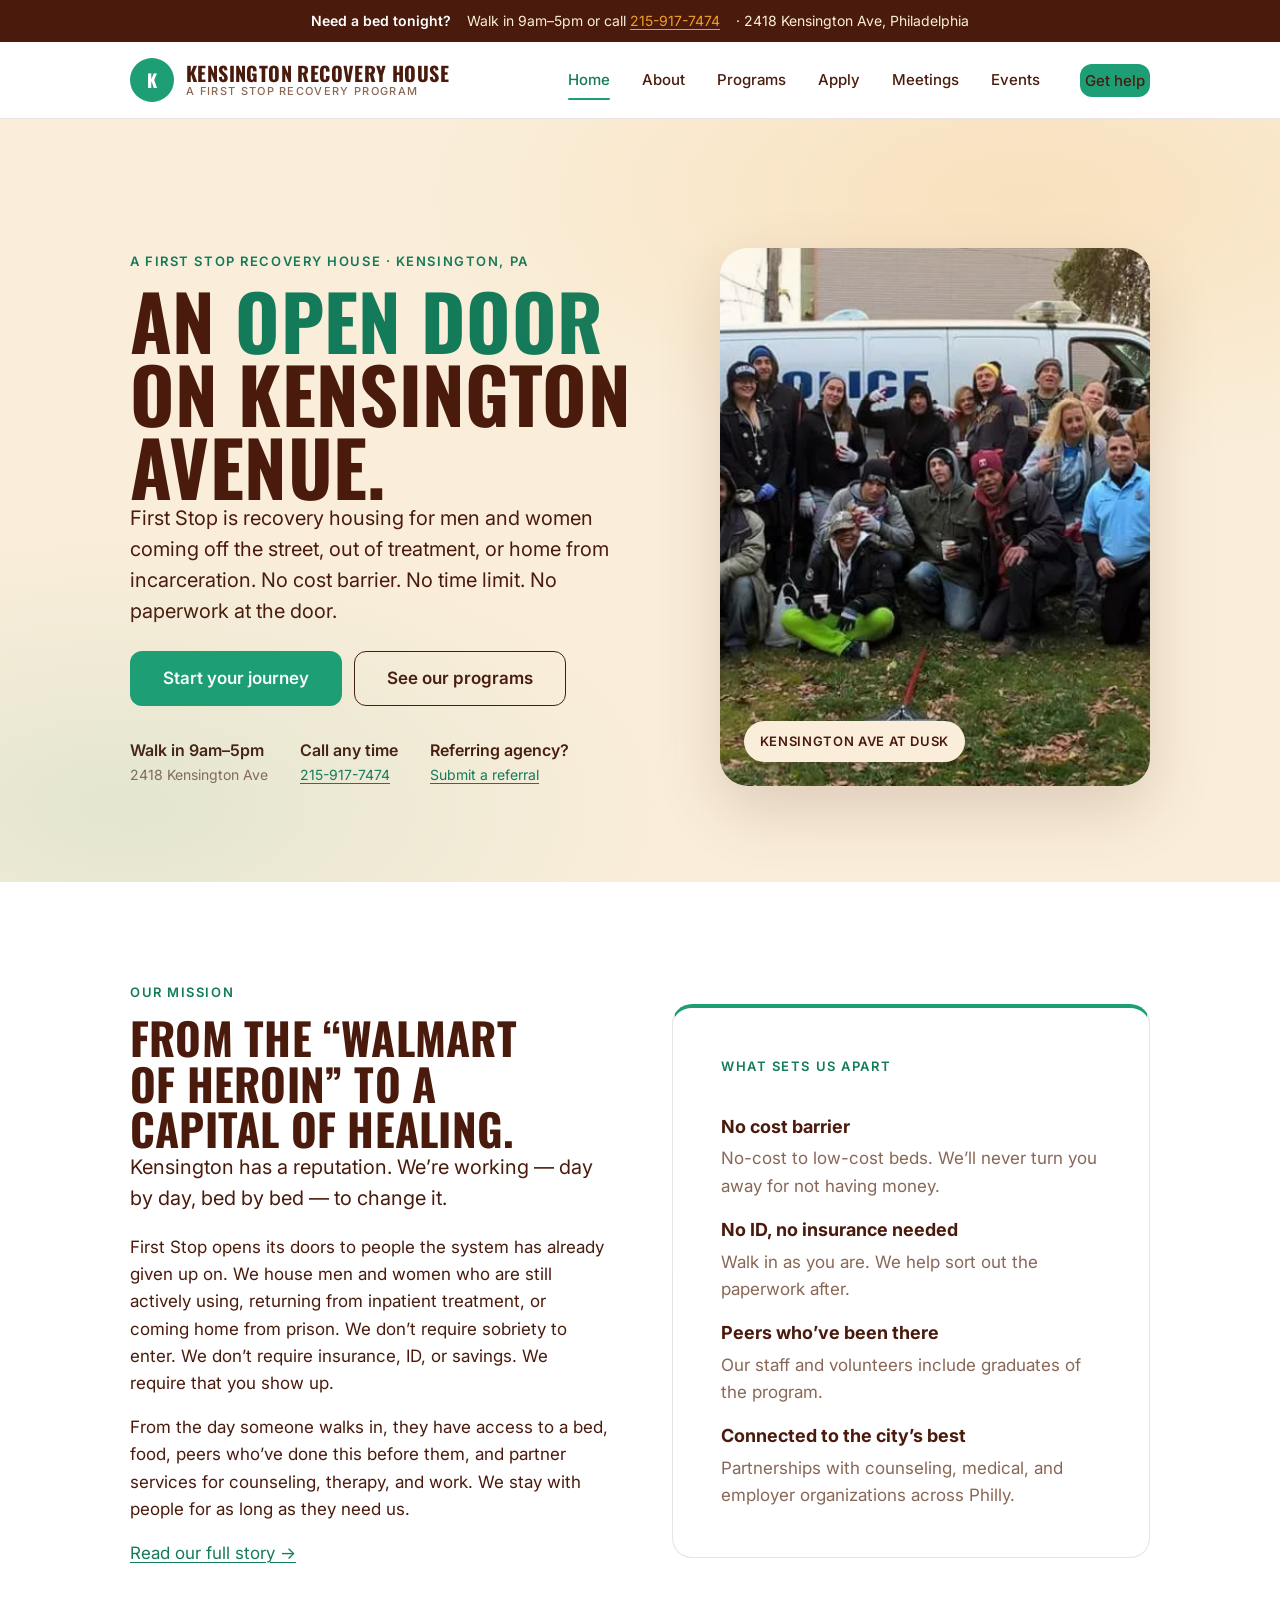
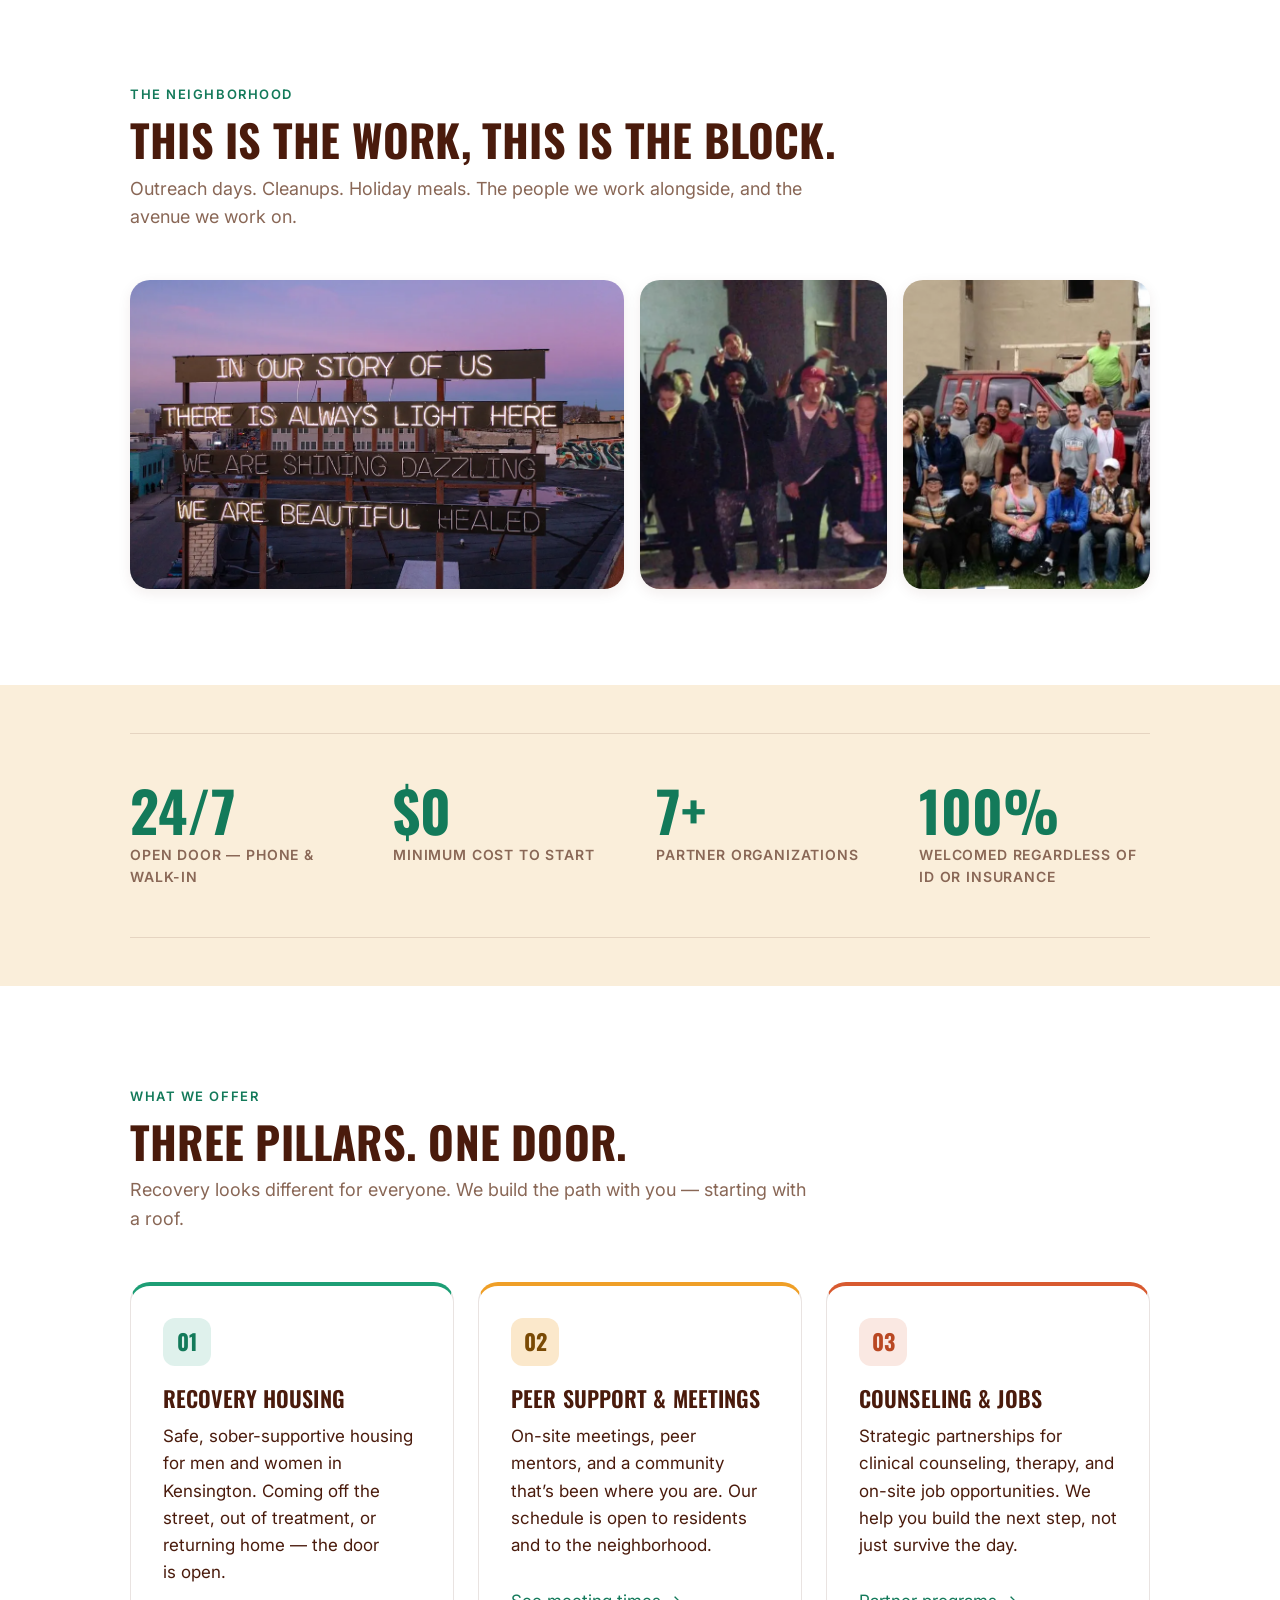
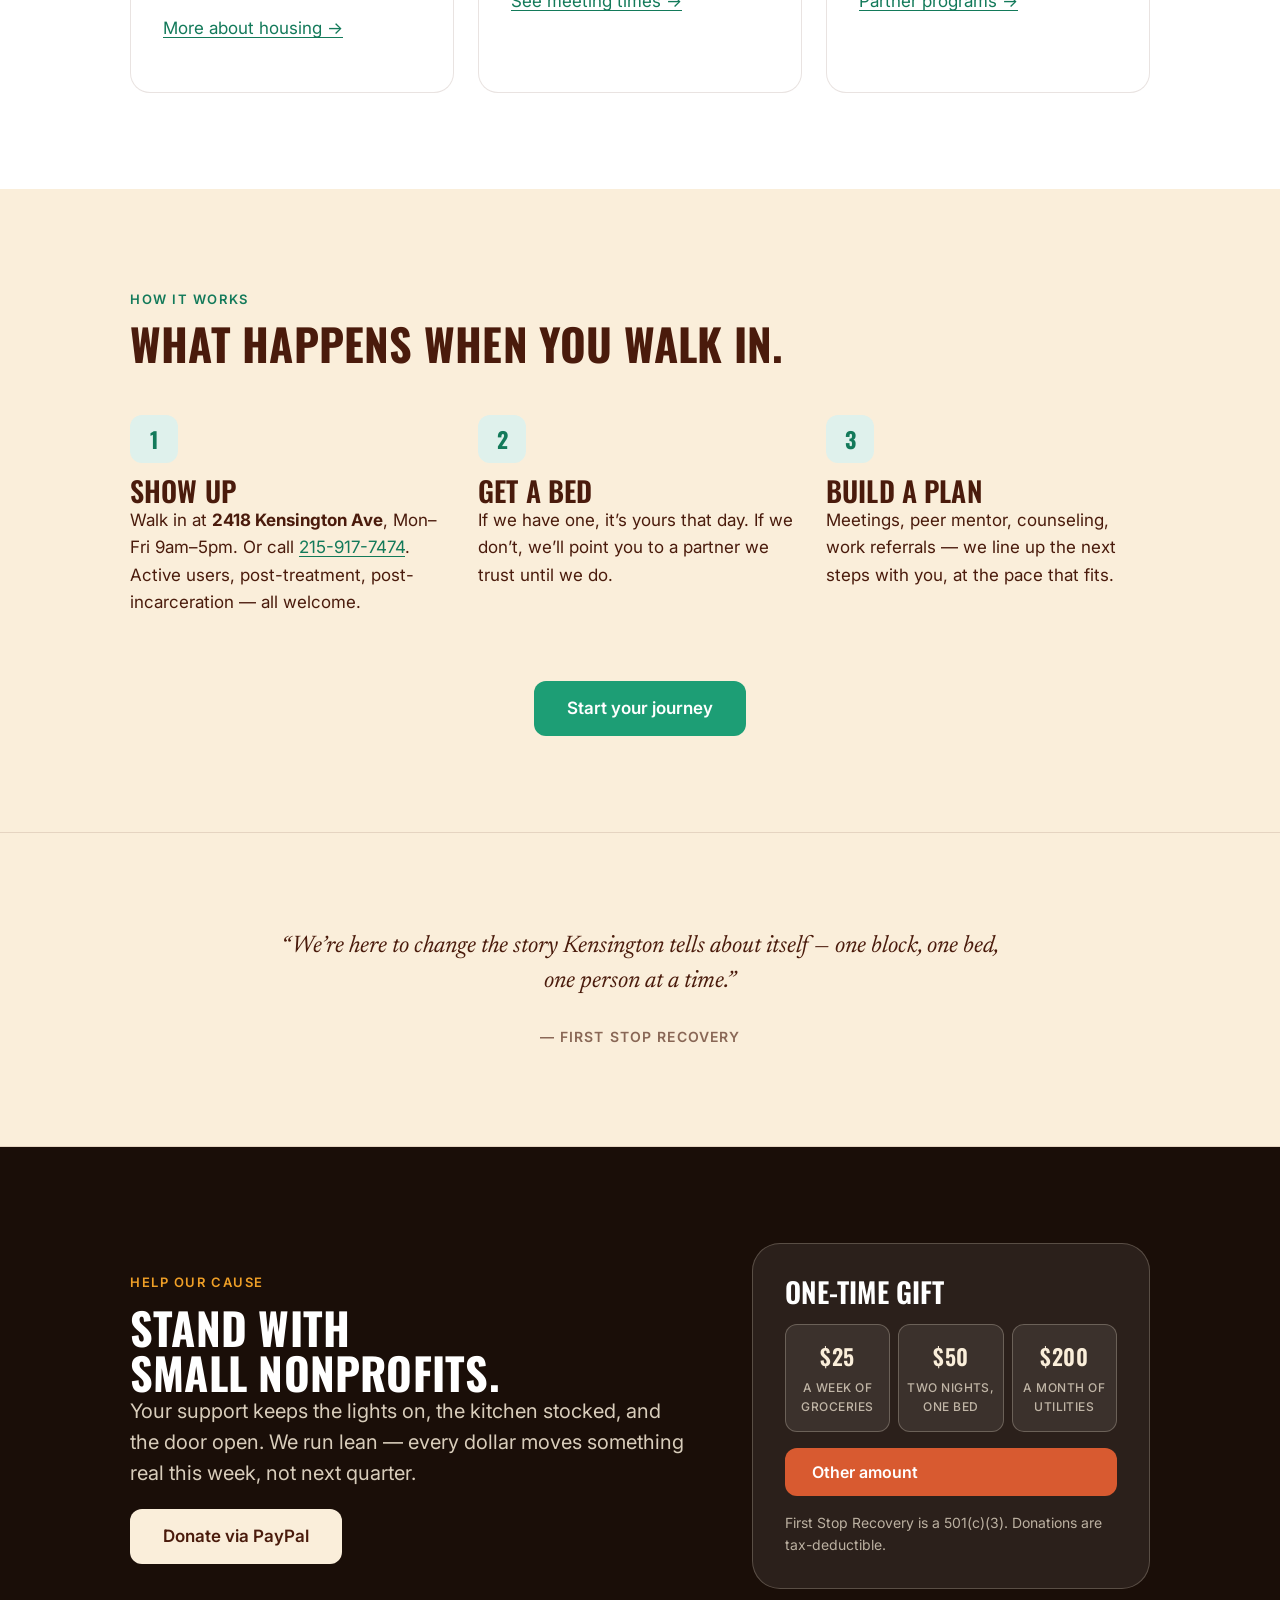
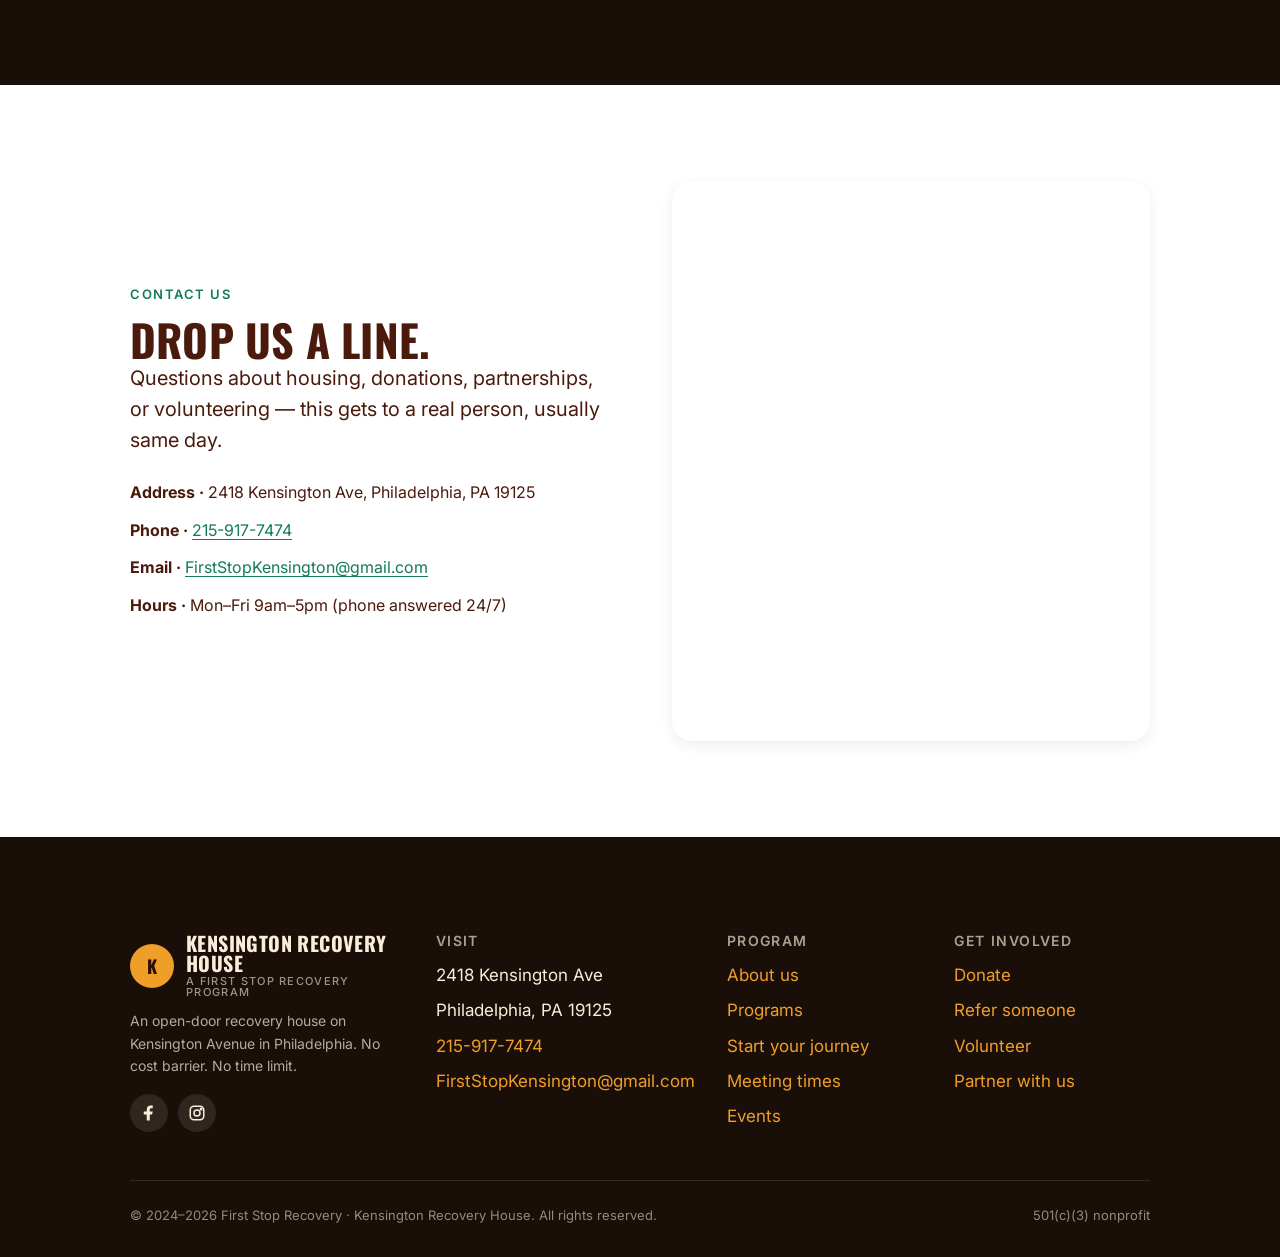
==== index.html @ dc56dfa8 "Initial website import for Kensington Recovery House. Capture the current static site as a standalon" ====
<!doctype html>
<html lang="en">
<head>
  <meta charset="utf-8" />
  <meta name="viewport" content="width=device-width, initial-scale=1" />
  <title>Kensington Recovery House — First Stop Recovery</title>
  <meta name="description" content="A no-cost to low-cost recovery house in Kensington, Philadelphia. Housing, peer support, and a path forward — regardless of resources, ID, or insurance." />
  <meta name="theme-color" content="#1A0E08" />
  <meta property="og:title" content="Kensington Recovery House" />
  <meta property="og:description" content="Recovery housing in Kensington. Open door, no cost barrier, no time limit." />
  <meta property="og:type" content="website" />
  <link rel="stylesheet" href="styles.css" />
  <link rel="icon" type="image/svg+xml" href="favicon.svg" />
</head>
<body data-screen-label="Home">
  <a class="skip" href="#main">Skip to content</a>

  <!-- ============ URGENT STRIP ============ -->
  <div class="urgent-strip">
    <strong>Need a bed tonight?</strong>
    <span>Walk in 9am&ndash;5pm or call <a href="tel:2159177474">215-917-7474</a></span>
    <span>&middot; 2418 Kensington Ave, Philadelphia</span>
  </div>

  <!-- ============ HEADER ============ -->
  <header class="site-header">
    <div class="site-header-inner">
      <a class="brand" href="index.html" aria-label="Kensington Recovery House home">
        <span class="brand-mark" aria-hidden="true">K</span>
        <span class="brand-words">
          Kensington Recovery House
          <span class="sub">A First Stop Recovery program</span>
        </span>
      </a>
      <button class="nav-toggle" aria-label="Open menu" aria-expanded="false" id="navToggle">
        <span></span>
      </button>
      <nav class="nav" id="nav">
        <a href="index.html" class="is-active">Home</a>
        <a href="about.html">About</a>
        <a href="programs.html">Programs</a>
        <a href="start-your-journey.html">Apply</a>
        <a href="meeting-times.html">Meetings</a>
        <a href="events.html">Events</a>
        <a class="btn btn-primary nav-cta" href="start-your-journey.html">Get help</a>
      </nav>
    </div>
  </header>

  <main id="main">

    <!-- ============ HERO ============ -->
    <section class="hero">
      <div class="container hero-inner">
        <div>
          <span class="eyebrow">A First Stop Recovery House &middot; Kensington, PA</span>
          <h1>An <span class="accent">open door</span> on Kensington Avenue.</h1>
          <p class="lead">First Stop is recovery housing for men and women coming off the street, out of treatment, or home from incarceration. No cost barrier. No time limit. No paperwork at the door.</p>
          <div class="hero-ctas">
            <a class="btn btn-primary btn-lg" href="start-your-journey.html">Start your journey</a>
            <a class="btn btn-secondary btn-lg" href="programs.html">See our programs</a>
          </div>
          <div class="hero-meta">
            <div>
              <strong>Walk in 9am&ndash;5pm</strong>
              2418 Kensington Ave
            </div>
            <div>
              <strong>Call any time</strong>
              <a href="tel:2159177474">215-917-7474</a>
            </div>
            <div>
              <strong>Referring agency?</strong>
              <a href="start-your-journey.html">Submit a referral</a>
            </div>
          </div>
        </div>
        <div class="hero-photo" style="background-image: url('photos/kensington-light.png'); background-size: cover; background-position: center;" role="img" aria-label="Neon installation over Kensington Avenue: 'In our story of us, there is always light here. We are shining, dazzling. We are beautiful, healed.'">
          <span class="photo-tag">Kensington Ave at dusk</span>
        </div>
      </div>
    </section>

    <!-- ============ MISSION ============ -->
    <section class="bg-paper">
      <div class="container">
        <div class="split">
          <div>
            <span class="eyebrow">Our mission</span>
            <h2>From the &ldquo;Walmart of Heroin&rdquo; to a capital of healing.</h2>
            <p class="lead">Kensington has a reputation. We&rsquo;re working &mdash; day by day, bed by bed &mdash; to change it.</p>
            <p>First Stop opens its doors to people the system has already given up on. We house men and women who are still actively using, returning from inpatient treatment, or coming home from prison. We don&rsquo;t require sobriety to enter. We don&rsquo;t require insurance, ID, or savings. We require that you show up.</p>
            <p>From the day someone walks in, they have access to a bed, food, peers who&rsquo;ve done this before them, and partner services for counseling, therapy, and work. We stay with people for as long as they need us.</p>
            <p><a href="about.html">Read our full story &rarr;</a></p>
          </div>
          <div class="card card-accent" style="padding: var(--space-7);">
            <span class="eyebrow">What sets us apart</span>
            <ul style="list-style: none; padding: 0; margin: var(--space-3) 0 0; display: flex; flex-direction: column; gap: var(--space-4);">
              <li><strong style="display:block;font-size:18px;margin-bottom:4px;">No cost barrier</strong><span style="color:var(--fg-muted);">No-cost to low-cost beds. We&rsquo;ll never turn you away for not having money.</span></li>
              <li><strong style="display:block;font-size:18px;margin-bottom:4px;">No ID, no insurance needed</strong><span style="color:var(--fg-muted);">Walk in as you are. We help sort out the paperwork after.</span></li>
              <li><strong style="display:block;font-size:18px;margin-bottom:4px;">Peers who&rsquo;ve been there</strong><span style="color:var(--fg-muted);">Our staff and volunteers include graduates of the program.</span></li>
              <li><strong style="display:block;font-size:18px;margin-bottom:4px;">Connected to the city&rsquo;s best</strong><span style="color:var(--fg-muted);">Partnerships with counseling, medical, and employer organizations across Philly.</span></li>
            </ul>
          </div>
        </div>
      </div>
    </section>

    <!-- ============ COMMUNITY PHOTOS ============ -->
    <section class="bg-paper" style="padding-top: 0;">
      <div class="container">
        <div class="section-head">
          <span class="eyebrow">The neighborhood</span>
          <h2>This is the work, this is the block.</h2>
          <p>Outreach days. Cleanups. Holiday meals. The people we work alongside, and the avenue we work on.</p>
        </div>
        <div class="photo-strip">
          <div style="aspect-ratio: 16/10; background-image: url('photos/community-day.png'); background-size: cover; background-position: center; border-radius: var(--radius-lg); box-shadow: var(--shadow-md);" role="img" aria-label="First Stop crew with neighbors and police outreach team on a Kensington community day"></div>
          <div style="aspect-ratio: 4/5; background-image: url('photos/group-outdoor.png'); background-size: cover; background-position: center; border-radius: var(--radius-lg); box-shadow: var(--shadow-md);" role="img" aria-label="Group portrait outside the house"></div>
          <div style="aspect-ratio: 4/5; background-image: url('photos/group-night.png'); background-size: cover; background-position: center; border-radius: var(--radius-lg); box-shadow: var(--shadow-md);" role="img" aria-label="First Stop crew at an evening gathering"></div>
        </div>
      </div>
    </section>

    <!-- ============ STATS ============ -->
    <section class="bg-cream" style="padding: var(--space-7) 0;">
      <div class="container">
        <div class="stats">
          <div class="stat"><div class="num">24/7</div><div class="label">Open door &mdash; phone & walk-in</div></div>
          <div class="stat"><div class="num">$0</div><div class="label">Minimum cost to start</div></div>
          <div class="stat"><div class="num">7+</div><div class="label">Partner organizations</div></div>
          <div class="stat"><div class="num">100%</div><div class="label">Welcomed regardless of ID or insurance</div></div>
        </div>
      </div>
    </section>

    <!-- ============ PROGRAM PILLARS ============ -->
    <section class="bg-paper">
      <div class="container">
        <div class="section-head">
          <span class="eyebrow">What we offer</span>
          <h2>Three pillars. One door.</h2>
          <p>Recovery looks different for everyone. We build the path with you &mdash; starting with a roof.</p>
        </div>
        <div class="grid-3">
          <div class="card card-accent">
            <div class="card-icon" aria-hidden="true">01</div>
            <h3>Recovery housing</h3>
            <p>Safe, sober-supportive housing for men and women in Kensington. Coming off the street, out of treatment, or returning home &mdash; the door is open.</p>
            <p><a href="programs.html#housing">More about housing &rarr;</a></p>
          </div>
          <div class="card card-accent gold">
            <div class="card-icon gold" aria-hidden="true">02</div>
            <h3>Peer support & meetings</h3>
            <p>On-site meetings, peer mentors, and a community that&rsquo;s been where you are. Our schedule is open to residents and to the neighborhood.</p>
            <p><a href="meeting-times.html">See meeting times &rarr;</a></p>
          </div>
          <div class="card card-accent red">
            <div class="card-icon red" aria-hidden="true">03</div>
            <h3>Counseling & jobs</h3>
            <p>Strategic partnerships for clinical counseling, therapy, and on-site job opportunities. We help you build the next step, not just survive the day.</p>
            <p><a href="programs.html#partners">Partner programs &rarr;</a></p>
          </div>
        </div>
      </div>
    </section>

    <!-- ============ HOW IT WORKS ============ -->
    <section class="bg-cream">
      <div class="container">
        <div class="section-head">
          <span class="eyebrow">How it works</span>
          <h2>What happens when you walk in.</h2>
        </div>
        <div class="grid-3">
          <div>
            <div class="card-icon" style="margin-bottom: var(--space-3);">1</div>
            <h3>Show up</h3>
            <p>Walk in at <strong>2418 Kensington Ave</strong>, Mon&ndash;Fri 9am&ndash;5pm. Or call <a href="tel:2159177474">215-917-7474</a>. Active users, post-treatment, post-incarceration &mdash; all welcome.</p>
          </div>
          <div>
            <div class="card-icon" style="margin-bottom: var(--space-3);">2</div>
            <h3>Get a bed</h3>
            <p>If we have one, it&rsquo;s yours that day. If we don&rsquo;t, we&rsquo;ll point you to a partner we trust until we do.</p>
          </div>
          <div>
            <div class="card-icon" style="margin-bottom: var(--space-3);">3</div>
            <h3>Build a plan</h3>
            <p>Meetings, peer mentor, counseling, work referrals &mdash; we line up the next steps with you, at the pace that fits.</p>
          </div>
        </div>
        <div style="text-align: center; margin-top: var(--space-7);">
          <a class="btn btn-primary btn-lg" href="start-your-journey.html">Start your journey</a>
        </div>
      </div>
    </section>

    <!-- ============ TESTIMONIAL ============ -->
    <section class="callout">
      <div class="container">
        <p class="quote">&ldquo;We&rsquo;re here to change the story Kensington tells about itself &mdash; one block, one bed, one person at a time.&rdquo;</p>
        <cite>&mdash; First Stop Recovery</cite>
      </div>
    </section>

    <!-- ============ DONATE / CTA ============ -->
    <section class="cta-band">
      <div class="container">
        <div>
          <span class="eyebrow" style="color: var(--gold);">Help our cause</span>
          <h2>Stand with small nonprofits.</h2>
          <p class="lead" style="color: color-mix(in srgb, var(--cream) 85%, transparent); max-width: 50ch;">Your support keeps the lights on, the kitchen stocked, and the door open. We run lean &mdash; every dollar moves something real this week, not next quarter.</p>
          <a class="btn btn-on-dark btn-lg" href="https://www.paypal.com/donate" target="_blank" rel="noopener">Donate via PayPal</a>
        </div>
        <div class="donate-card">
          <h3 style="color: #fff;">One-time gift</h3>
          <div class="donate-row">
            <a class="donate-amount" href="https://www.paypal.com/donate" target="_blank" rel="noopener">$25 <span class="note">A week of groceries</span></a>
            <a class="donate-amount" href="https://www.paypal.com/donate" target="_blank" rel="noopener">$50 <span class="note">Two nights, one bed</span></a>
            <a class="donate-amount" href="https://www.paypal.com/donate" target="_blank" rel="noopener">$200 <span class="note">A month of utilities</span></a>
          </div>
          <a class="btn btn-red" href="https://www.paypal.com/donate" target="_blank" rel="noopener">Other amount</a>
          <small style="color: color-mix(in srgb, var(--cream) 70%, transparent);">First Stop Recovery is a 501(c)(3). Donations are tax-deductible.</small>
        </div>
      </div>
    </section>

    <!-- ============ CONTACT / NEWSLETTER ============ -->
    <section class="bg-paper">
      <div class="container">
        <div class="split">
          <div>
            <span class="eyebrow">Contact us</span>
            <h2>Drop us a line.</h2>
            <p class="lead">Questions about housing, donations, partnerships, or volunteering &mdash; this gets to a real person, usually same day.</p>
            <ul style="list-style: none; padding: 0; margin: var(--space-5) 0; display: flex; flex-direction: column; gap: var(--space-3); font-size: 16px;">
              <li><strong>Address &middot;</strong> 2418 Kensington Ave, Philadelphia, PA 19125</li>
              <li><strong>Phone &middot;</strong> <a href="tel:2159177474">215-917-7474</a></li>
              <li><strong>Email &middot;</strong> <a href="mailto:FirstStopKensington@gmail.com">FirstStopKensington@gmail.com</a></li>
              <li><strong>Hours &middot;</strong> Mon&ndash;Fri 9am&ndash;5pm (phone answered 24/7)</li>
            </ul>
          </div>
          <div>
            <!-- GHL_FORM: Contact -->
            <div class="ghl-form" style="background: var(--paper); border-radius: var(--radius-lg); box-shadow: var(--shadow-md); overflow: hidden; min-height: 560px;">
              <iframe
                src="https://links.shogunwebforge.com/widget/form/BGPe7L6EUz4AIrWFCkYi"
                style="width:100%;height:560px;border:none;display:block;"
                id="inline-BGPe7L6EUz4AIrWFCkYi"
                data-layout="{'id':'INLINE'}"
                data-trigger-type="alwaysShow"
                data-trigger-value=""
                data-activation-type="alwaysActivated"
                data-activation-value=""
                data-deactivation-type="neverDeactivate"
                data-deactivation-value=""
                data-form-name="Contact Us"
                data-height="531"
                data-layout-iframe-id="inline-BGPe7L6EUz4AIrWFCkYi"
                data-form-id="BGPe7L6EUz4AIrWFCkYi"
                title="Contact Us">
              </iframe>
            </div>
            <script src="https://links.shogunwebforge.com/js/form_embed.js"></script>
            <!-- /GHL_FORM -->
          </div>
        </div>
      </div>
    </section>

  </main>

  <!-- ============ FOOTER ============ -->
  <footer class="site-footer">
    <div class="container">
      <div class="footer-grid">
        <div class="footer-brand">
          <a class="brand" href="index.html" style="color: var(--cream);">
            <span class="brand-mark" aria-hidden="true">K</span>
            <span class="brand-words">
              Kensington Recovery House
              <span class="sub" style="color: color-mix(in srgb, var(--cream) 60%, transparent);">A First Stop Recovery program</span>
            </span>
          </a>
          <p>An open-door recovery house on Kensington Avenue in Philadelphia. No cost barrier. No time limit.</p>
          <div class="social-row" style="margin-top: var(--space-4);">
            <a href="https://www.facebook.com/firststoprecovery/" target="_blank" rel="noopener" aria-label="Facebook">
              <svg width="18" height="18" viewBox="0 0 24 24" fill="currentColor" aria-hidden="true"><path d="M13 22v-8h3l1-4h-4V7.5c0-1.1.5-2 2-2h2V2.1C16.6 2 15.4 1.9 14.3 1.9c-3.2 0-5.3 2-5.3 5.5V10H5v4h4v8h4z"/></svg>
            </a>
            <a href="https://www.instagram.com/" target="_blank" rel="noopener" aria-label="Instagram">
              <svg width="18" height="18" viewBox="0 0 24 24" fill="none" stroke="currentColor" stroke-width="2" aria-hidden="true"><rect x="3" y="3" width="18" height="18" rx="5"/><circle cx="12" cy="12" r="4"/><circle cx="17.5" cy="6.5" r="1" fill="currentColor"/></svg>
            </a>
          </div>
        </div>
        <div>
          <h4>Visit</h4>
          <ul>
            <li>2418 Kensington Ave</li>
            <li>Philadelphia, PA 19125</li>
            <li><a href="tel:2159177474">215-917-7474</a></li>
            <li><a href="mailto:FirstStopKensington@gmail.com">FirstStopKensington@gmail.com</a></li>
          </ul>
        </div>
        <div>
          <h4>Program</h4>
          <ul>
            <li><a href="about.html">About us</a></li>
            <li><a href="programs.html">Programs</a></li>
            <li><a href="start-your-journey.html">Start your journey</a></li>
            <li><a href="meeting-times.html">Meeting times</a></li>
            <li><a href="events.html">Events</a></li>
          </ul>
        </div>
        <div>
          <h4>Get involved</h4>
          <ul>
            <li><a href="https://www.paypal.com/donate" target="_blank" rel="noopener">Donate</a></li>
            <li><a href="start-your-journey.html#refer">Refer someone</a></li>
            <li><a href="start-your-journey.html#volunteer">Volunteer</a></li>
            <li><a href="start-your-journey.html#partner">Partner with us</a></li>
          </ul>
        </div>
      </div>
      <div class="footer-bottom">
        <span>&copy; 2024&ndash;2026 First Stop Recovery &middot; Kensington Recovery House. All rights reserved.</span>
        <span>501(c)(3) nonprofit</span>
      </div>
    </div>
  </footer>

  <script>
    // mobile nav
    (function () {
      var t = document.getElementById('navToggle');
      var n = document.getElementById('nav');
      if (!t || !n) return;
      t.addEventListener('click', function () {
        var open = n.classList.toggle('is-open');
        t.setAttribute('aria-expanded', String(open));
      });
    })();
    // simple reveal-on-scroll
    (function () {
      if (!('IntersectionObserver' in window)) return;
      var els = document.querySelectorAll('.card, .stat, .section-head, .hero-photo');
      els.forEach(function (el) { el.classList.add('reveal'); });
      var io = new IntersectionObserver(function (entries) {
        entries.forEach(function (e) { if (e.isIntersecting) { e.target.classList.add('in'); io.unobserve(e.target); } });
      }, { threshold: 0.12 });
      els.forEach(function (el) { io.observe(el); });
    })();
  </script>
</body>
</html>
---- styles.css ----
/* =========================================================
   Kensington Recovery House — site styles
   Built on First Stop Recovery / Second Chance Slice tokens.
   Brand colors only — restrained for a serious, donor-facing site.
   ========================================================= */

@import url('https://fonts.googleapis.com/css2?family=Oswald:wght@500;600;700&family=Inter:wght@400;500;600;700&family=Newsreader:ital,opsz,wght@0,6..72,400;0,6..72,500;1,6..72,400&display=swap');

:root {
  /* Brand colors (from First Stop Recovery design tokens) */
  --espresso:       #4A1B0C;
  --espresso-ink:   #2E0F06;
  --cream:          #FAEEDA;
  --cream-deep:     #F1DFBF;
  --paper:          #FFFFFF;
  --char:           #1A0E08;
  --teal:           #1D9E75;   /* PRIMARY for this site — parent brand accent */
  --teal-press:     #137A5A;
  --gold:           #EF9F27;   /* warm accent */
  --gold-press:     #D58711;
  --red:            #D85A30;   /* used sparingly for emphasis */
  --red-press:      #B94823;

  /* Ink / surfaces */
  --fg:             var(--espresso);
  --fg-muted:       color-mix(in srgb, var(--espresso) 64%, var(--cream));
  --fg-faint:       color-mix(in srgb, var(--espresso) 38%, var(--cream));
  --fg-on-dark:     var(--cream);
  --bg:             var(--paper);
  --bg-alt:         var(--cream);
  --bg-deep:        var(--char);

  --border:         color-mix(in srgb, var(--espresso) 12%, transparent);
  --border-strong:  color-mix(in srgb, var(--espresso) 28%, transparent);

  /* Type */
  --font-display: 'Oswald', 'Barlow Condensed', 'Arial Narrow', sans-serif;
  --font-body:    'Inter', ui-sans-serif, system-ui, sans-serif;
  --font-serif:   'Newsreader', Georgia, serif;

  /* Spacing */
  --space-1: 4px;  --space-2: 8px;  --space-3: 12px;
  --space-4: 16px; --space-5: 24px; --space-6: 32px;
  --space-7: 48px; --space-8: 64px; --space-9: 96px; --space-10: 128px;

  /* Radii */
  --radius-sm: 6px;
  --radius-md: 12px;
  --radius-lg: 20px;
  --radius-xl: 28px;
  --radius-full: 999px;

  /* Shadows — warm tinted, never gray */
  --shadow-sm:    0 1px 2px rgba(74,27,12,0.06);
  --shadow-md:    0 4px 14px rgba(74,27,12,0.08);
  --shadow-lg:    0 12px 40px rgba(74,27,12,0.12);
  --shadow-xl:    0 24px 64px rgba(74,27,12,0.16);
  --shadow-focus: 0 0 0 3px color-mix(in srgb, var(--teal) 30%, transparent);

  /* Motion */
  --ease-out: cubic-bezier(0.2, 0.7, 0.2, 1);
  --dur-base: 180ms;

  /* Layout */
  --max-content: 1180px;
  --gutter-d: 80px;
  --gutter-m: 24px;
  --header-h: 76px;
}

/* ---------- reset ---------- */
*, *::before, *::after { box-sizing: border-box; }
html { -webkit-font-smoothing: antialiased; -moz-osx-font-smoothing: grayscale; scroll-behavior: smooth; }
body {
  margin: 0;
  background: var(--bg);
  color: var(--fg);
  font-family: var(--font-body);
  font-size: 17px;
  line-height: 1.6;
}
img, svg { display: block; max-width: 100%; }

/* ---------- typography ---------- */
h1, h2, h3, h4 {
  font-family: var(--font-display);
  text-transform: uppercase;
  letter-spacing: 0.005em;
  margin: 0;
  text-wrap: balance;
  color: var(--fg);
}
h1 { font-weight: 700; font-size: clamp(40px, 6vw, 64px); line-height: 0.98; }
h2 { font-weight: 700; font-size: clamp(30px, 4vw, 44px); line-height: 1.04; }
h3 { font-weight: 600; font-size: clamp(22px, 2.2vw, 28px); line-height: 1.15; }
h4 { font-weight: 600; font-size: 20px; line-height: 1.2; }
p  { margin: 0 0 1em; text-wrap: pretty; }
.lead { font-size: 20px; line-height: 1.55; color: var(--fg); }
small, .small { font-size: 14px; }
.eyebrow {
  display: inline-block;
  font-family: var(--font-body);
  font-size: 13px;
  font-weight: 600;
  text-transform: uppercase;
  letter-spacing: 0.12em;
  color: var(--teal-press);
  margin-bottom: var(--space-3);
}
.quote {
  font-family: var(--font-serif);
  font-size: 24px;
  line-height: 1.45;
  font-style: italic;
  color: var(--fg);
}
a { color: var(--teal-press); text-decoration: underline; text-underline-offset: 3px; text-decoration-thickness: 1px;
    transition: color var(--dur-base) var(--ease-out), text-decoration-thickness var(--dur-base) var(--ease-out); }
a:hover { color: var(--teal); text-decoration-thickness: 2px; }
::selection { background: var(--gold); color: var(--espresso-ink); }

/* ---------- layout ---------- */
.container {
  max-width: var(--max-content);
  margin: 0 auto;
  padding: 0 var(--gutter-d);
}
@media (max-width: 800px) {
  .container { padding: 0 var(--gutter-m); }
}
section { padding: var(--space-9) 0; }
@media (max-width: 800px) { section { padding: var(--space-8) 0; } }

.bg-paper { background: var(--paper); }
.bg-cream { background: var(--bg-alt); }
.bg-char  { background: var(--bg-deep); color: var(--fg-on-dark); }
.bg-char h1, .bg-char h2, .bg-char h3, .bg-char h4 { color: var(--fg-on-dark); }
.bg-char a { color: var(--gold); }
.bg-char a:hover { color: var(--cream); }

/* ---------- buttons ---------- */
.btn {
  display: inline-flex;
  align-items: center;
  gap: var(--space-2);
  font-family: var(--font-body);
  font-weight: 600;
  font-size: 16px;
  line-height: 1;
  padding: 15px 26px;
  border-radius: var(--radius-md);
  border: 1.5px solid transparent;
  text-decoration: none;
  cursor: pointer;
  transition: background var(--dur-base) var(--ease-out),
              color var(--dur-base) var(--ease-out),
              transform 100ms var(--ease-out),
              box-shadow var(--dur-base) var(--ease-out);
}
.btn:active { transform: scale(0.97); }
.btn:focus-visible { outline: none; box-shadow: var(--shadow-focus); }

.btn-primary { background: var(--teal); color: #fff; }
.btn-primary:hover { background: var(--teal-press); color: #fff; text-decoration: none; }

.btn-red { background: var(--red); color: #fff; }
.btn-red:hover { background: var(--gold); color: var(--espresso-ink); text-decoration: none; }

.btn-secondary { background: transparent; color: var(--fg); border-color: var(--espresso); }
.btn-secondary:hover { background: var(--cream); color: var(--fg); text-decoration: none; }

.btn-on-dark { background: var(--cream); color: var(--espresso); }
.btn-on-dark:hover { background: var(--paper); color: var(--espresso); text-decoration: none; }

.btn-lg { padding: 18px 32px; font-size: 17px; }

/* ---------- pills / tags ---------- */
.pill {
  display: inline-flex;
  align-items: center;
  gap: 6px;
  padding: 6px 12px;
  border-radius: var(--radius-full);
  background: var(--cream);
  color: var(--fg);
  font-size: 13px;
  font-weight: 600;
  text-decoration: none;
  letter-spacing: 0.02em;
}
.pill-teal { background: color-mix(in srgb, var(--teal) 14%, var(--paper)); color: var(--teal-press); }
.pill-gold { background: color-mix(in srgb, var(--gold) 24%, var(--paper)); color: #7A4A05; }
.pill-red  { background: color-mix(in srgb, var(--red)  14%, var(--paper)); color: var(--red-press); }

/* ---------- header ---------- */
.site-header {
  position: sticky;
  top: 0;
  z-index: 50;
  background: color-mix(in srgb, var(--paper) 86%, transparent);
  backdrop-filter: saturate(140%) blur(12px);
  -webkit-backdrop-filter: saturate(140%) blur(12px);
  border-bottom: 1px solid var(--border);
}
.site-header-inner {
  height: var(--header-h);
  max-width: var(--max-content);
  margin: 0 auto;
  padding: 0 var(--gutter-d);
  display: flex;
  align-items: center;
  justify-content: space-between;
  gap: var(--space-5);
}
@media (max-width: 800px) {
  .site-header-inner { padding: 0 var(--gutter-m); }
}
.brand {
  display: inline-flex;
  align-items: center;
  gap: 12px;
  text-decoration: none;
  color: var(--fg);
  font-family: var(--font-display);
  font-weight: 700;
  font-size: 20px;
  letter-spacing: 0.02em;
  text-transform: uppercase;
  line-height: 1;
}
.brand:hover { color: var(--fg); text-decoration: none; }
.brand-mark {
  width: 44px; height: 44px;
  border-radius: var(--radius-full);
  background: var(--teal);
  display: grid; place-items: center;
  color: #fff;
  font-family: var(--font-display);
  font-weight: 700;
  font-size: 18px;
  letter-spacing: 0;
  flex-shrink: 0;
}
.brand-words { display: flex; flex-direction: column; line-height: 1; }
.brand-words .sub {
  font-family: var(--font-body);
  font-size: 11px;
  font-weight: 500;
  letter-spacing: 0.12em;
  color: var(--fg-muted);
  margin-top: 3px;
  text-transform: uppercase;
}

.nav { display: flex; align-items: center; gap: var(--space-5); }
.nav a {
  color: var(--fg);
  text-decoration: none;
  font-size: 15px;
  font-weight: 500;
  padding: 8px 4px;
  position: relative;
}
.nav a:hover { color: var(--teal-press); text-decoration: none; }
.nav a.is-active { color: var(--teal-press); }
.nav a.is-active::after {
  content: '';
  position: absolute;
  left: 4px; right: 4px; bottom: 0;
  height: 2px;
  background: var(--teal);
  border-radius: 2px;
}
.nav-cta { margin-left: var(--space-3); }

.nav-toggle {
  display: none;
  width: 44px; height: 44px;
  background: transparent;
  border: 1.5px solid var(--border-strong);
  border-radius: var(--radius-md);
  cursor: pointer;
  align-items: center;
  justify-content: center;
}
.nav-toggle span,
.nav-toggle span::before,
.nav-toggle span::after {
  display: block;
  width: 20px; height: 2px;
  background: var(--fg);
  border-radius: 2px;
  position: relative;
}
.nav-toggle span::before { content: ''; position: absolute; top: -6px; left: 0; }
.nav-toggle span::after  { content: ''; position: absolute; top:  6px; left: 0; }

@media (max-width: 1024px) {
  .nav-toggle { display: inline-flex; }
  .nav {
    position: absolute;
    top: var(--header-h);
    right: 0; left: 0;
    background: var(--paper);
    border-bottom: 1px solid var(--border);
    flex-direction: column;
    align-items: stretch;
    padding: var(--space-4) var(--gutter-m);
    gap: var(--space-3);
    box-shadow: var(--shadow-md);
    display: none;
  }
  .nav.is-open { display: flex; }
  .nav a { padding: 10px 4px; font-size: 17px; }
  .nav-cta { margin-left: 0; }
}

/* ---------- helper: top urgent strip ---------- */
.urgent-strip {
  background: var(--espresso);
  color: var(--cream);
  font-size: 14px;
  padding: 10px var(--gutter-d);
  display: flex;
  align-items: center;
  justify-content: center;
  gap: var(--space-4);
  flex-wrap: wrap;
}
.urgent-strip strong { color: #fff; font-weight: 600; }
.urgent-strip a { color: var(--gold); text-decoration: underline; }
@media (max-width: 800px) {
  .urgent-strip { padding: 10px var(--gutter-m); font-size: 13px; }
}

/* ---------- hero ---------- */
.hero {
  position: relative;
  padding: var(--space-10) 0 var(--space-9);
  background: var(--cream);
  overflow: hidden;
}
.hero::after {
  /* warm radial vignette */
  content: '';
  position: absolute;
  inset: 0;
  background: radial-gradient(80% 60% at 80% 10%, rgba(239,159,39,0.16), transparent 60%),
              radial-gradient(60% 50% at 10% 90%, rgba(29,158,117,0.10), transparent 70%);
  pointer-events: none;
}
.hero-inner {
  position: relative;
  display: grid;
  grid-template-columns: 1.1fr 0.9fr;
  gap: var(--space-8);
  align-items: center;
}
@media (max-width: 900px) {
  .hero { padding: var(--space-8) 0; }
  .hero-inner { grid-template-columns: 1fr; gap: var(--space-6); }
}
.hero h1 { font-size: clamp(44px, 6.5vw, 76px); line-height: 0.96; }
.hero h1 .accent { color: var(--teal-press); }
.hero p.lead { color: var(--fg); max-width: 52ch; }
.hero-ctas { display: flex; gap: var(--space-3); flex-wrap: wrap; margin-top: var(--space-5); }
.hero-meta {
  margin-top: var(--space-6);
  display: flex;
  gap: var(--space-5) var(--space-6);
  flex-wrap: wrap;
  font-size: 14px;
  color: var(--fg-muted);
}
.hero-meta strong { display: block; color: var(--fg); font-weight: 600; font-size: 16px; }

.hero-photo {
  aspect-ratio: 4 / 5;
  border-radius: var(--radius-xl);
  background: linear-gradient(135deg, #6b3922 0%, #2a1107 100%);
  position: relative;
  overflow: hidden;
  box-shadow: var(--shadow-xl);
}
.hero-photo .photo-tag {
  position: absolute;
  bottom: var(--space-5);
  left: var(--space-5);
  background: var(--cream);
  color: var(--espresso);
  padding: 10px 16px;
  border-radius: var(--radius-full);
  font-size: 13px;
  font-weight: 600;
  letter-spacing: 0.05em;
  text-transform: uppercase;
}

/* photo placeholder pattern */
.photo-placeholder {
  background:
    linear-gradient(135deg, color-mix(in srgb, var(--espresso) 92%, transparent), color-mix(in srgb, var(--char) 90%, transparent));
  display: grid;
  place-items: center;
  color: color-mix(in srgb, var(--cream) 60%, transparent);
  font-family: var(--font-body);
  font-size: 13px;
  letter-spacing: 0.12em;
  text-transform: uppercase;
  text-align: center;
  padding: var(--space-5);
}
.photo-placeholder::before {
  content: '';
  width: 56px; height: 56px;
  margin-bottom: 12px;
  border-radius: var(--radius-full);
  border: 2px dashed color-mix(in srgb, var(--cream) 35%, transparent);
}

/* ---------- generic two-column section ---------- */
.split {
  display: grid;
  grid-template-columns: 1fr 1fr;
  gap: var(--space-8);
  align-items: center;
}
@media (max-width: 900px) {
  .split { grid-template-columns: 1fr; gap: var(--space-6); }
}
.split.reverse > :first-child { order: 2; }
@media (max-width: 900px) {
  .split.reverse > :first-child { order: 0; }
}

/* ---------- stats / outcomes strip ---------- */
.stats {
  display: grid;
  grid-template-columns: repeat(4, 1fr);
  gap: var(--space-6);
  padding: var(--space-7) 0;
  border-top: 1px solid var(--border);
  border-bottom: 1px solid var(--border);
}
@media (max-width: 800px) {
  .stats { grid-template-columns: repeat(2, 1fr); gap: var(--space-5); }
}
.stat .num {
  font-family: var(--font-display);
  font-weight: 700;
  font-size: clamp(40px, 5vw, 56px);
  line-height: 1;
  color: var(--teal-press);
}
.stat .label {
  font-size: 14px;
  color: var(--fg-muted);
  margin-top: 6px;
  text-transform: uppercase;
  letter-spacing: 0.06em;
  font-weight: 600;
}

/* ---------- cards ---------- */
.card {
  background: var(--paper);
  border: 1px solid var(--border);
  border-radius: var(--radius-lg);
  padding: var(--space-6);
  transition: transform var(--dur-base) var(--ease-out), box-shadow var(--dur-base) var(--ease-out);
  display: flex;
  flex-direction: column;
  gap: var(--space-3);
}
.card:hover { transform: translateY(-2px); box-shadow: var(--shadow-md); }
.card-accent { border-top: 4px solid var(--teal); }
.card-accent.red { border-top-color: var(--red); }
.card-accent.gold { border-top-color: var(--gold); }
.card h3 { font-size: 22px; }
.card .small { color: var(--fg-muted); }
.card-icon {
  width: 48px; height: 48px;
  border-radius: var(--radius-md);
  background: color-mix(in srgb, var(--teal) 14%, var(--paper));
  color: var(--teal-press);
  display: grid; place-items: center;
  font-family: var(--font-display);
  font-weight: 700;
  font-size: 22px;
  margin-bottom: var(--space-2);
}
.card-icon.gold { background: color-mix(in srgb, var(--gold) 24%, var(--paper)); color: #7A4A05; }
.card-icon.red  { background: color-mix(in srgb, var(--red) 14%, var(--paper));  color: var(--red-press); }

.grid-3 {
  display: grid;
  grid-template-columns: repeat(3, 1fr);
  gap: var(--space-5);
}
.grid-2 {
  display: grid;
  grid-template-columns: repeat(2, 1fr);
  gap: var(--space-5);
}
@media (max-width: 900px) { .grid-3, .grid-2 { grid-template-columns: 1fr; } }

/* responsive photo strip on home page */
.photo-strip { display: grid; grid-template-columns: 2fr 1fr 1fr; gap: var(--space-4); }
@media (max-width: 900px) { .photo-strip { grid-template-columns: 1fr 1fr; } .photo-strip > :first-child { grid-column: span 2; } }
@media (max-width: 500px) { .photo-strip { grid-template-columns: 1fr; } .photo-strip > :first-child { grid-column: auto; } }
.past-grid { display: grid; grid-template-columns: repeat(3, 1fr); gap: var(--space-4); }
@media (max-width: 800px) { .past-grid { grid-template-columns: 1fr; } }

/* ---------- section heading block ---------- */
.section-head {
  max-width: 720px;
  margin-bottom: var(--space-7);
}
.section-head.center { margin-left: auto; margin-right: auto; text-align: center; }
.section-head p { color: var(--fg-muted); font-size: 18px; margin-top: var(--space-3); }

/* ---------- callout / quote band ---------- */
.callout {
  padding: var(--space-9) 0;
  text-align: center;
  background: var(--cream);
  border-top: 1px solid var(--border);
  border-bottom: 1px solid var(--border);
}
.callout .quote { max-width: 720px; margin: 0 auto var(--space-5); }
.callout cite {
  font-style: normal;
  font-size: 14px;
  letter-spacing: 0.08em;
  text-transform: uppercase;
  color: var(--fg-muted);
  font-weight: 600;
}

/* ---------- big CTA / donate band ---------- */
.cta-band {
  background: var(--bg-deep);
  color: var(--fg-on-dark);
  padding: var(--space-9) 0;
}
.cta-band h2 { color: #fff; }
.cta-band p { color: color-mix(in srgb, var(--cream) 80%, transparent); }
.cta-band .container {
  display: grid;
  grid-template-columns: 1.4fr 1fr;
  gap: var(--space-8);
  align-items: center;
}
@media (max-width: 900px) {
  .cta-band .container { grid-template-columns: 1fr; }
}
.donate-card {
  background: color-mix(in srgb, var(--paper) 8%, transparent);
  border: 1px solid color-mix(in srgb, var(--cream) 22%, transparent);
  border-radius: var(--radius-xl);
  padding: var(--space-6);
  display: flex;
  flex-direction: column;
  gap: var(--space-4);
}
.donate-row { display: flex; gap: var(--space-2); flex-wrap: wrap; }
.donate-amount {
  flex: 1 1 calc(33% - var(--space-2));
  text-align: center;
  padding: 14px 8px;
  border-radius: var(--radius-md);
  background: color-mix(in srgb, var(--paper) 8%, transparent);
  border: 1.5px solid color-mix(in srgb, var(--cream) 25%, transparent);
  color: var(--cream);
  text-decoration: none;
  font-family: var(--font-display);
  font-weight: 600;
  font-size: 22px;
  letter-spacing: 0.02em;
  transition: background var(--dur-base) var(--ease-out), border-color var(--dur-base) var(--ease-out);
}
.donate-amount:hover { background: color-mix(in srgb, var(--gold) 30%, transparent); border-color: var(--gold); color: #fff; }
.donate-amount .note {
  display: block;
  font-family: var(--font-body);
  font-size: 12px;
  font-weight: 500;
  letter-spacing: 0.04em;
  text-transform: uppercase;
  margin-top: 4px;
  color: color-mix(in srgb, var(--cream) 70%, transparent);
}

/* ---------- footer ---------- */
.site-footer {
  background: var(--char);
  color: var(--cream);
  padding: var(--space-9) 0 var(--space-6);
}
.site-footer a { color: var(--gold); text-decoration: none; }
.site-footer a:hover { color: var(--cream); text-decoration: underline; }
.footer-grid {
  display: grid;
  grid-template-columns: 1.4fr 1fr 1fr 1fr;
  gap: var(--space-6);
}
@media (max-width: 900px) { .footer-grid { grid-template-columns: 1fr 1fr; } }
@media (max-width: 600px) { .footer-grid { grid-template-columns: 1fr; } }
.footer-grid h4 {
  font-size: 14px;
  letter-spacing: 0.1em;
  text-transform: uppercase;
  color: color-mix(in srgb, var(--cream) 65%, transparent);
  font-family: var(--font-body);
  font-weight: 600;
  margin-bottom: var(--space-3);
}
.footer-grid ul { list-style: none; padding: 0; margin: 0; display: flex; flex-direction: column; gap: 8px; }
.footer-brand .brand-mark { background: var(--gold); color: var(--espresso-ink); }
.footer-brand p { color: color-mix(in srgb, var(--cream) 70%, transparent); font-size: 14px; margin-top: var(--space-3); }
.footer-bottom {
  display: flex;
  justify-content: space-between;
  align-items: center;
  flex-wrap: wrap;
  gap: var(--space-3);
  border-top: 1px solid color-mix(in srgb, var(--cream) 12%, transparent);
  margin-top: var(--space-7);
  padding-top: var(--space-5);
  font-size: 13px;
  color: color-mix(in srgb, var(--cream) 55%, transparent);
}
.social-row { display: flex; gap: 10px; }
.social-row a {
  width: 38px; height: 38px;
  display: grid; place-items: center;
  border-radius: var(--radius-full);
  background: color-mix(in srgb, var(--cream) 10%, transparent);
  color: var(--cream);
}
.social-row a:hover { background: var(--gold); color: var(--espresso-ink); text-decoration: none; }

/* ---------- forms ---------- */
.input, .textarea, .select {
  display: block;
  width: 100%;
  font-family: var(--font-body);
  font-size: 17px;
  color: var(--fg);
  background: var(--paper);
  border: 1.5px solid var(--border-strong);
  border-radius: var(--radius-md);
  padding: 12px 14px;
  transition: border-color var(--dur-base) var(--ease-out), box-shadow var(--dur-base) var(--ease-out);
}
.input:focus, .textarea:focus, .select:focus {
  outline: none;
  border-color: var(--teal);
  box-shadow: var(--shadow-focus);
}
label { font-weight: 600; font-size: 14px; display: block; margin-bottom: 6px; }
.field { margin-bottom: var(--space-4); }
.ghl-slot {
  background: color-mix(in srgb, var(--teal) 8%, var(--paper));
  border: 1.5px dashed color-mix(in srgb, var(--teal) 60%, transparent);
  border-radius: var(--radius-lg);
  padding: var(--space-6);
  text-align: center;
  color: var(--teal-press);
  font-size: 14px;
  font-weight: 500;
  line-height: 1.6;
}
.ghl-slot strong {
  display: block;
  font-family: var(--font-display);
  font-size: 18px;
  letter-spacing: 0.04em;
  color: var(--fg);
  text-transform: uppercase;
  margin-bottom: 6px;
}

/* ---------- utility ---------- */
.text-center { text-align: center; }
.mt-0 { margin-top: 0; } .mt-3 { margin-top: var(--space-3); } .mt-5 { margin-top: var(--space-5); } .mt-6 { margin-top: var(--space-6); }
.mb-0 { margin-bottom: 0; } .mb-3 { margin-bottom: var(--space-3); } .mb-5 { margin-bottom: var(--space-5); } .mb-6 { margin-bottom: var(--space-6); }
.divider { height: 1px; background: var(--border); margin: var(--space-8) 0; }

/* skip link */
.skip {
  position: absolute;
  left: -9999px;
  top: 0;
  background: var(--espresso);
  color: var(--cream);
  padding: 8px 14px;
  text-decoration: none;
  border-radius: 0 0 var(--radius-md) 0;
}
.skip:focus { left: 0; outline: none; }

/* fade-in on scroll */
@media (prefers-reduced-motion: no-preference) {
  .reveal { opacity: 0; transform: translateY(12px); transition: opacity 600ms var(--ease-out), transform 600ms var(--ease-out); }
  .reveal.in { opacity: 1; transform: none; }
}
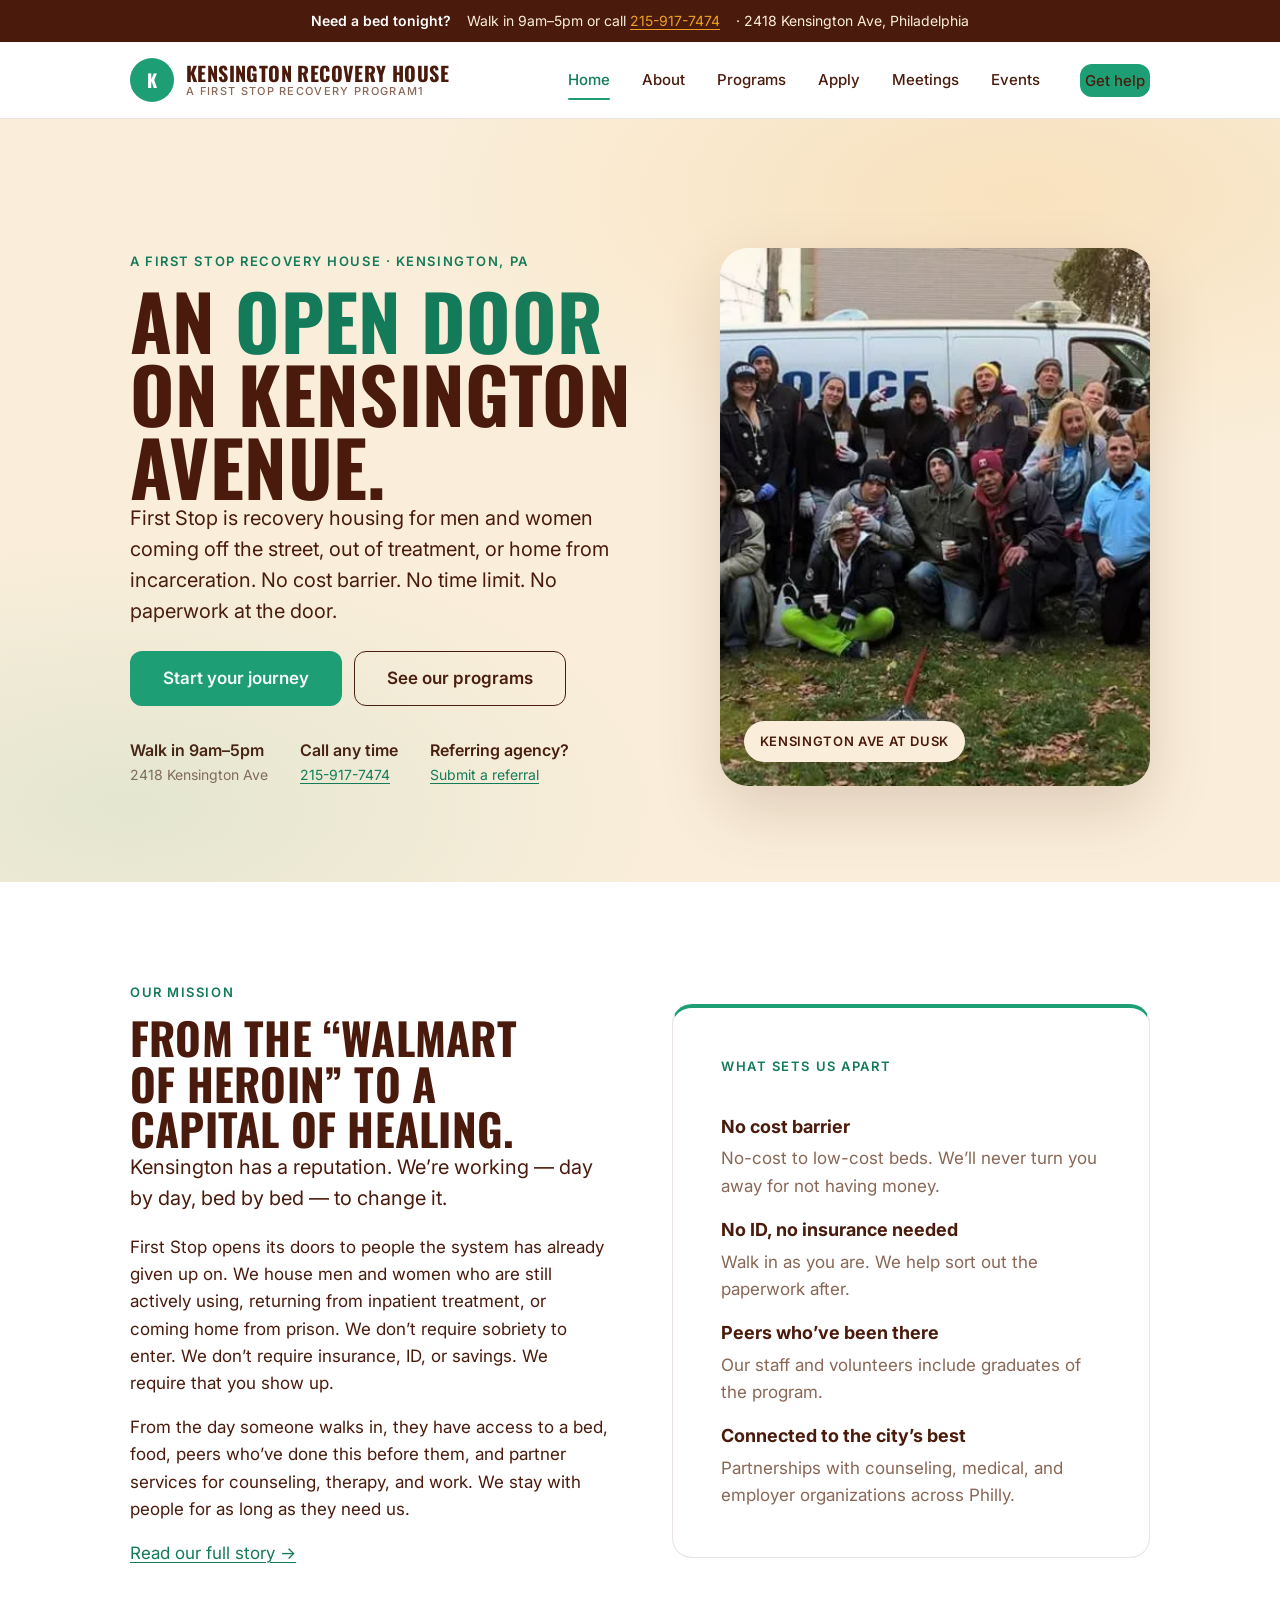
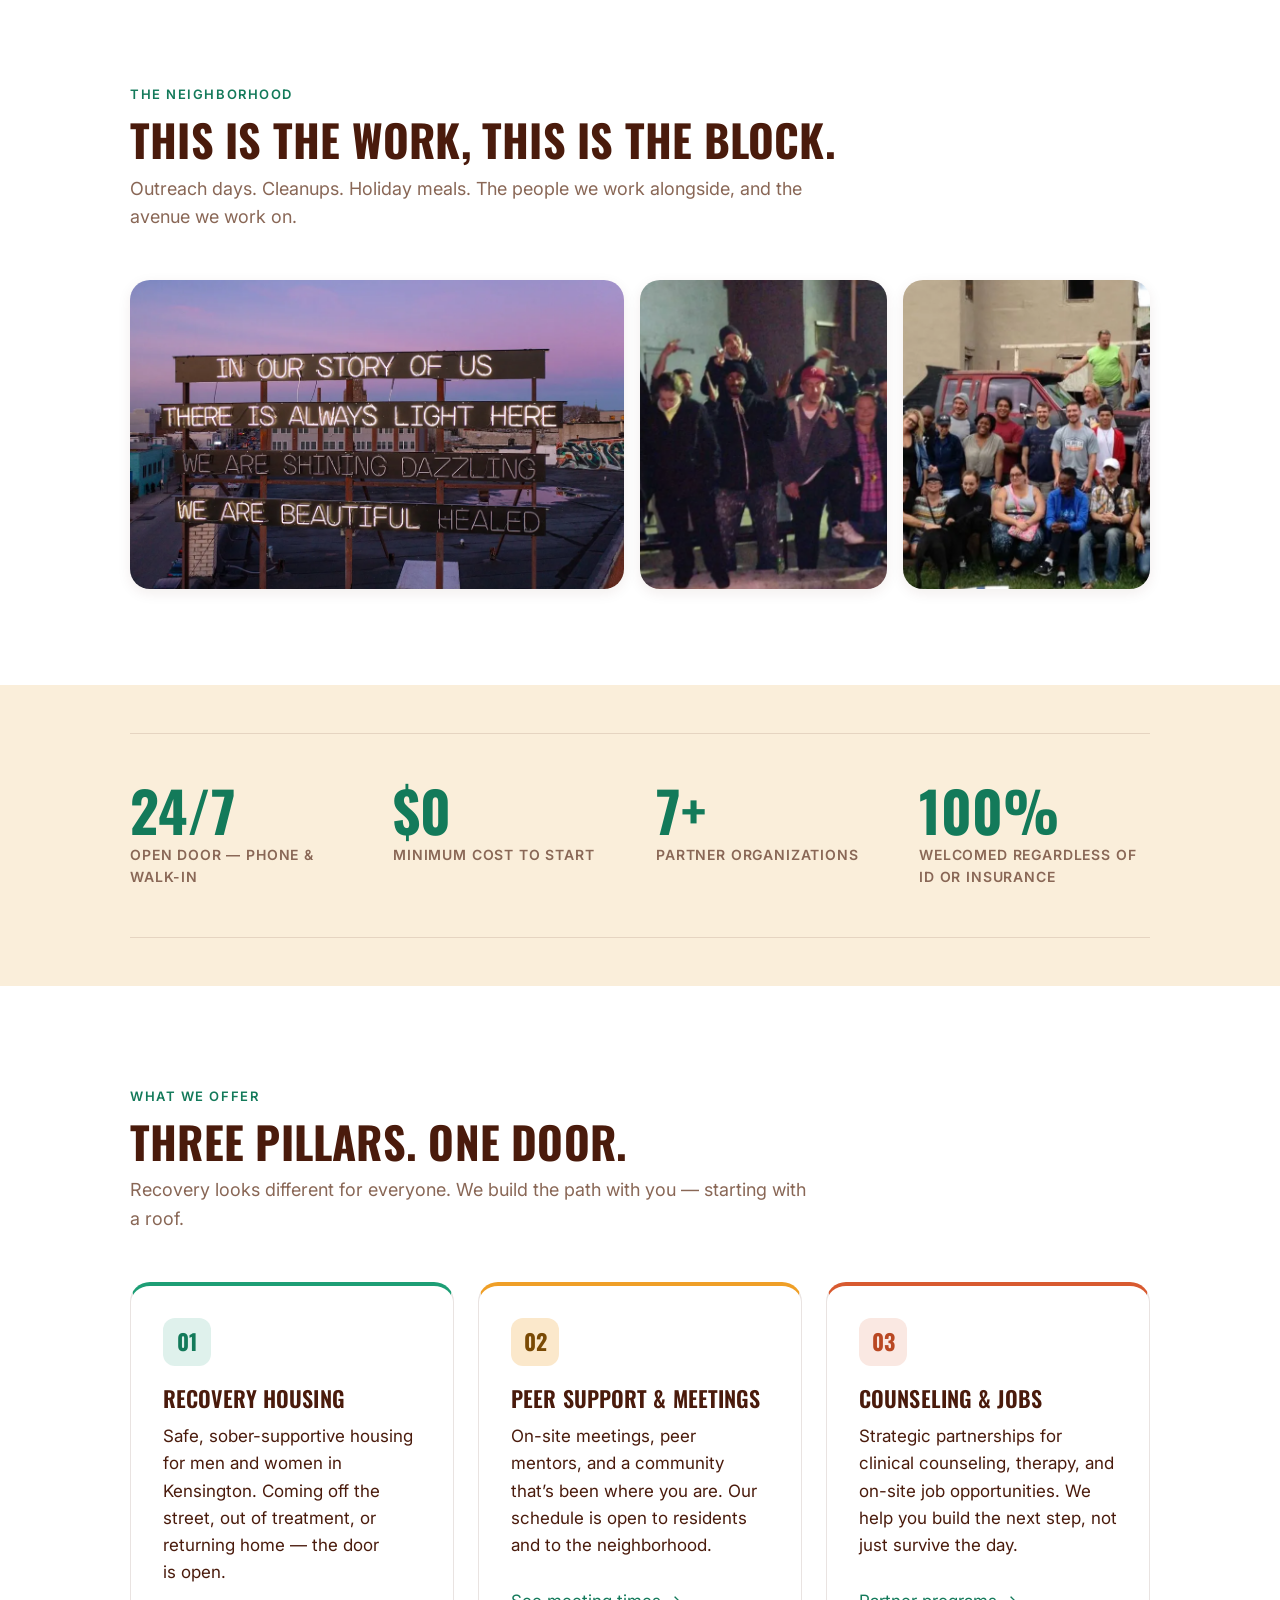
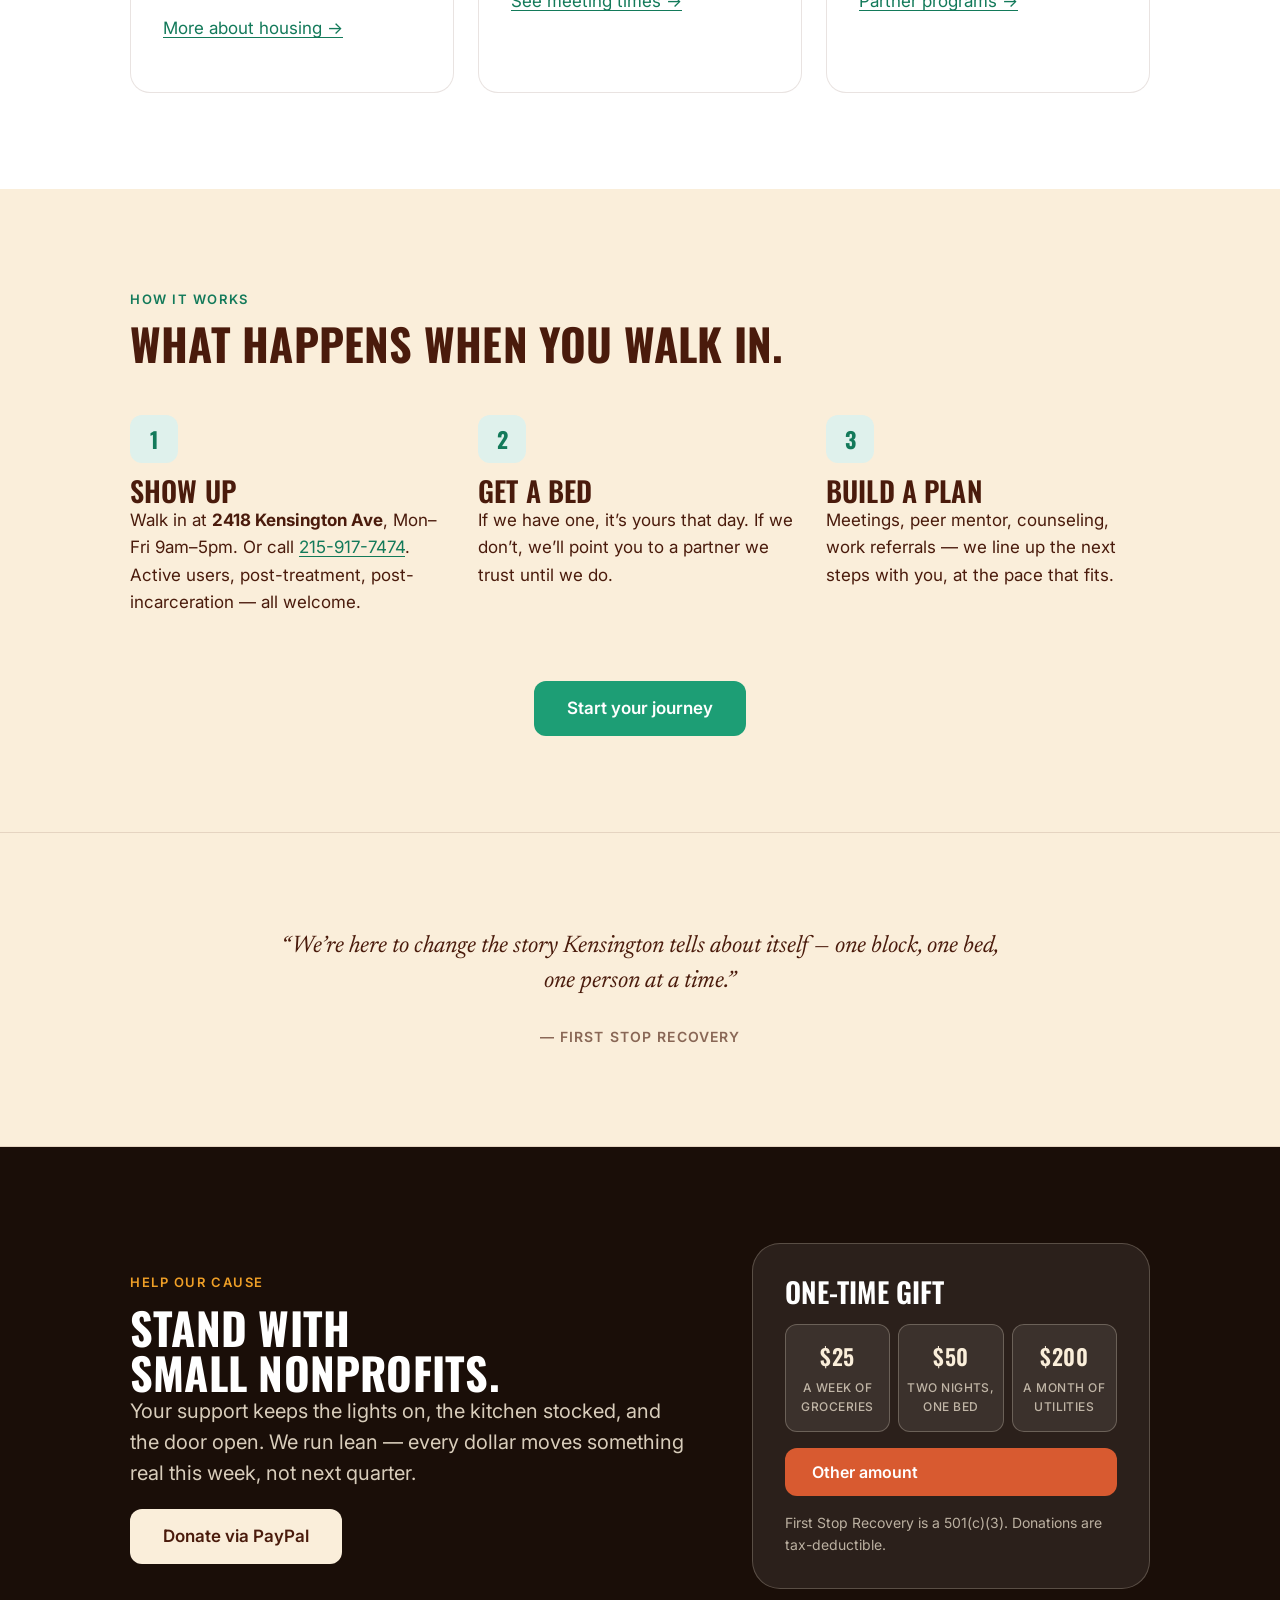
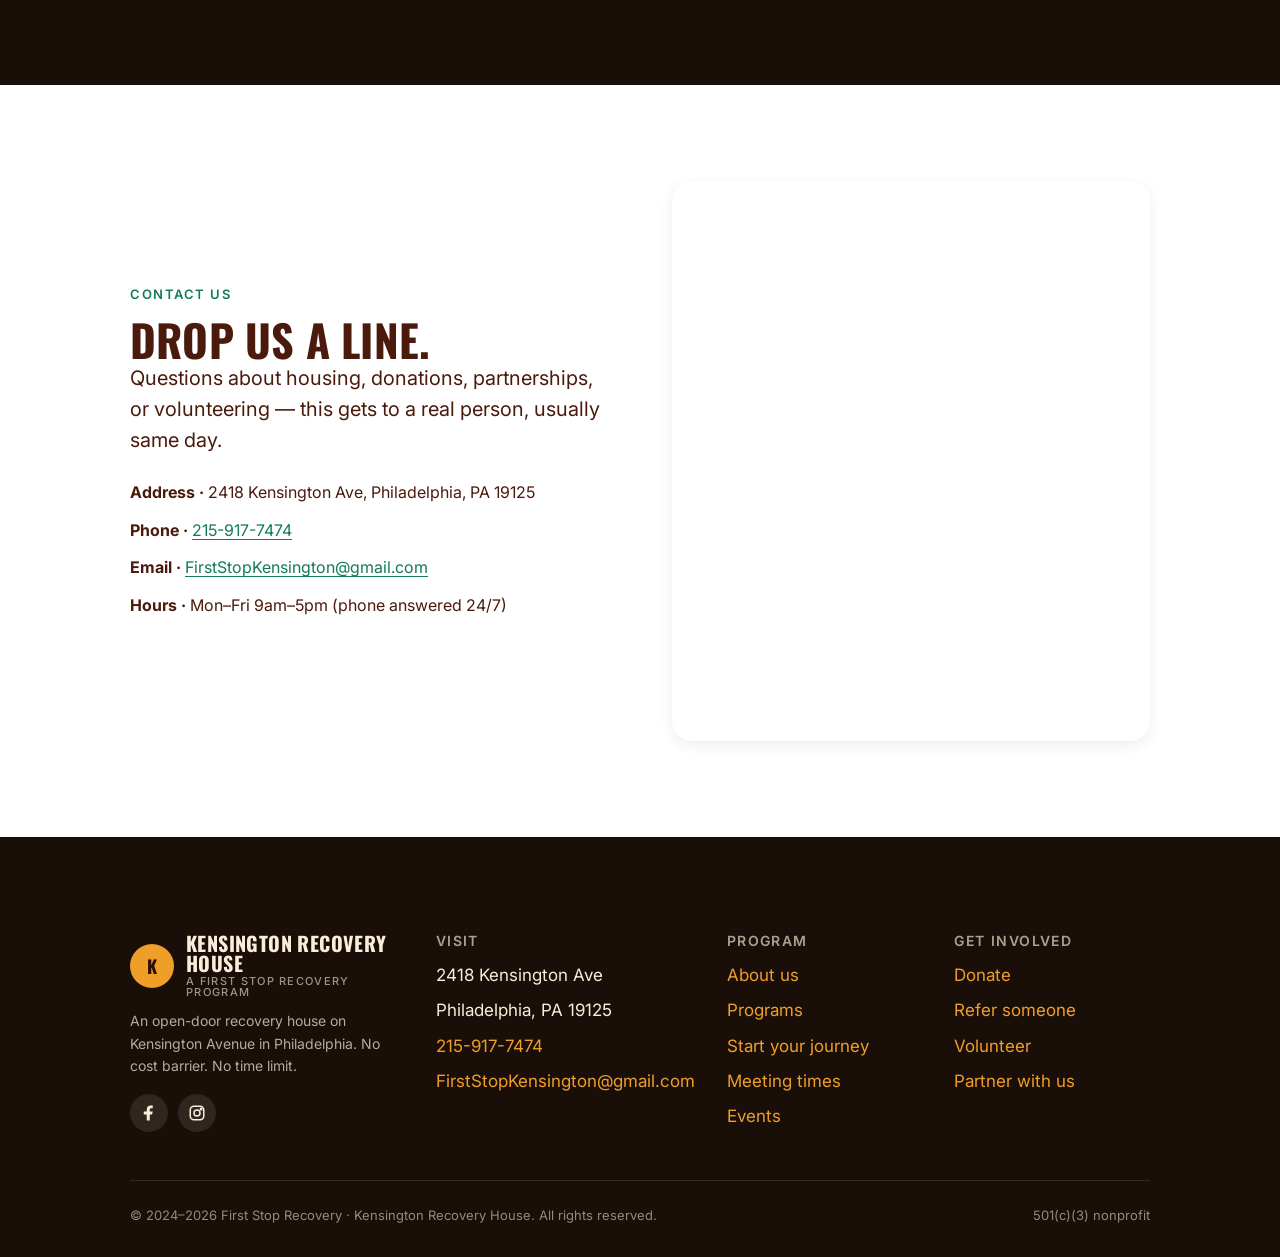
==== commit 7528b7d5: "Test: add '1' to header subline to verify deploy pipeline https://claude.ai/code/session_013Kc32i5wD" ====
--- a/index.html
+++ b/index.html
@@ -12,7 +12,7 @@
   <link rel="stylesheet" href="styles.css" />
   <link rel="icon" type="image/svg+xml" href="favicon.svg" />
 </head>
-<body data-screen-label="Home">
+<body>
   <a class="skip" href="#main">Skip to content</a>
 
   <!-- ============ URGENT STRIP ============ -->
@@ -29,7 +29,7 @@
         <span class="brand-mark" aria-hidden="true">K</span>
         <span class="brand-words">
           Kensington Recovery House
-          <span class="sub">A First Stop Recovery program</span>
+          <span class="sub">A First Stop Recovery program1</span>
         </span>
       </a>
       <button class="nav-toggle" aria-label="Open menu" aria-expanded="false" id="navToggle">
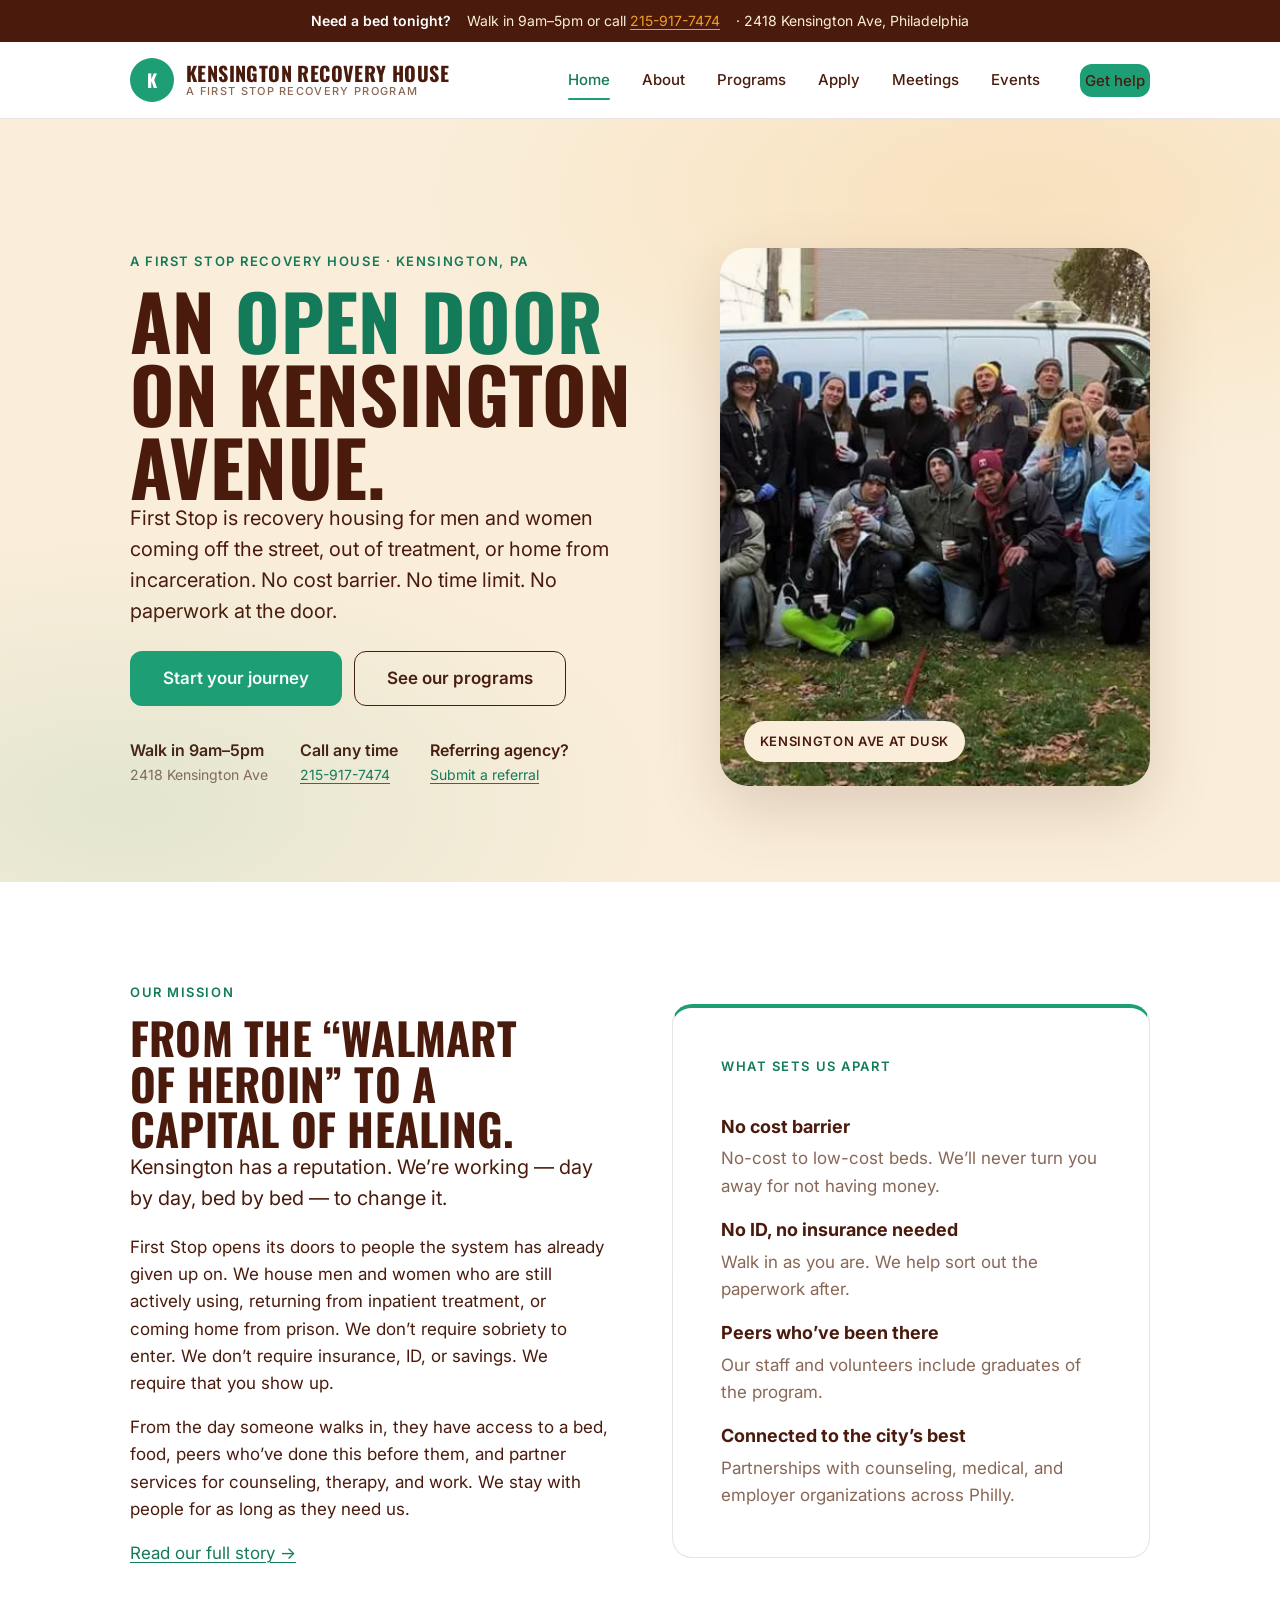
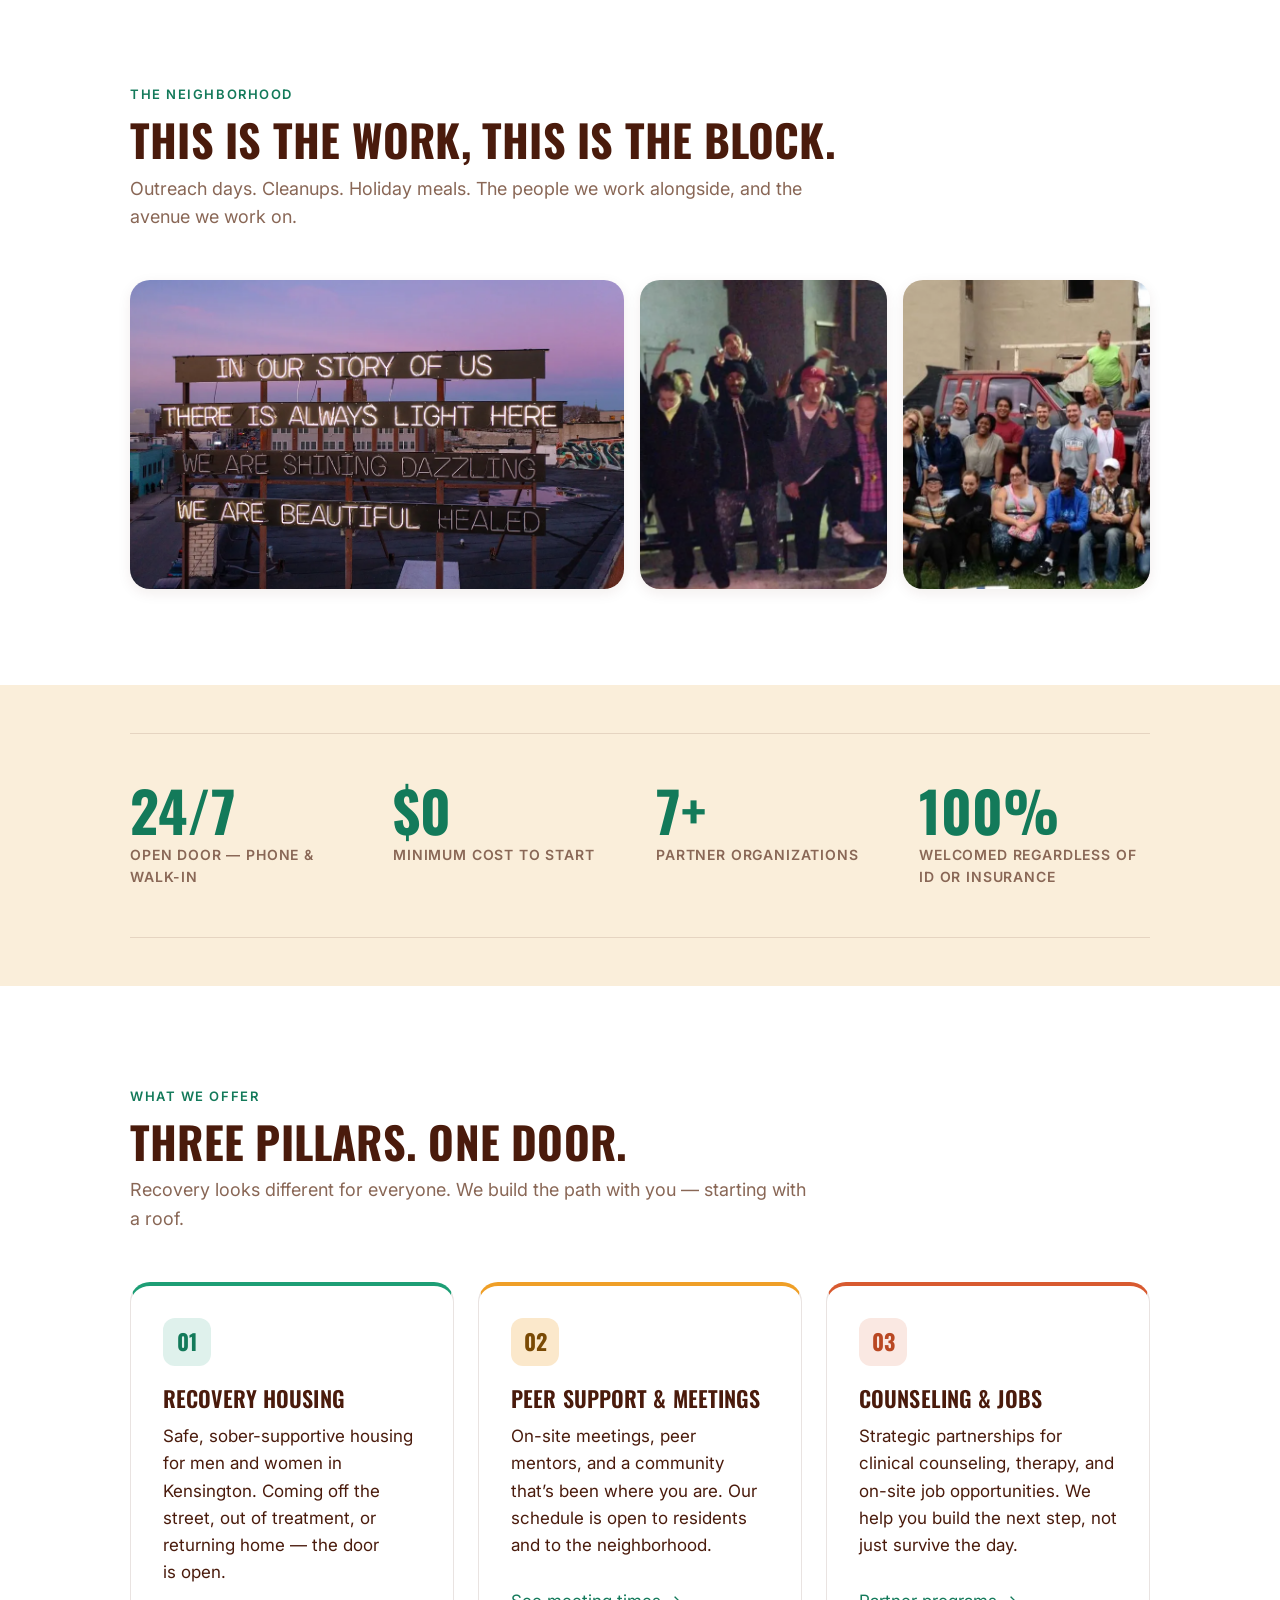
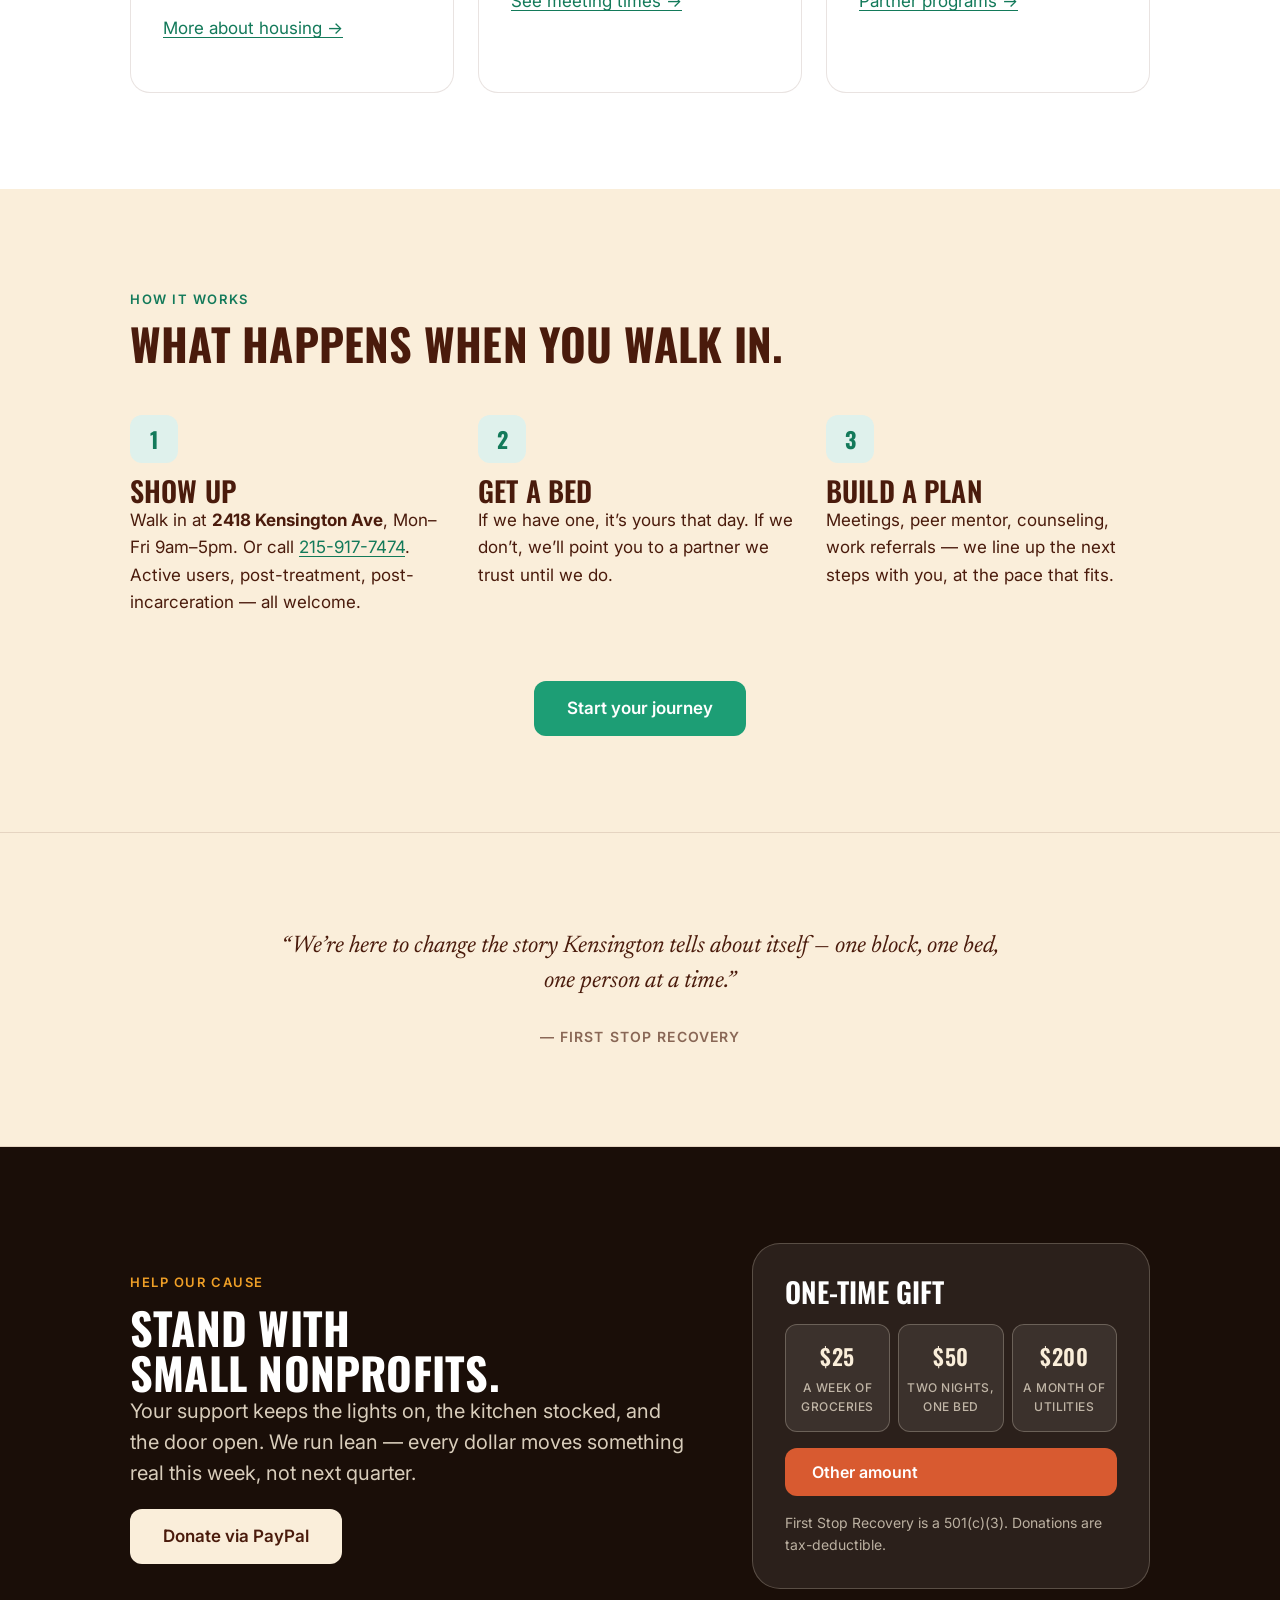
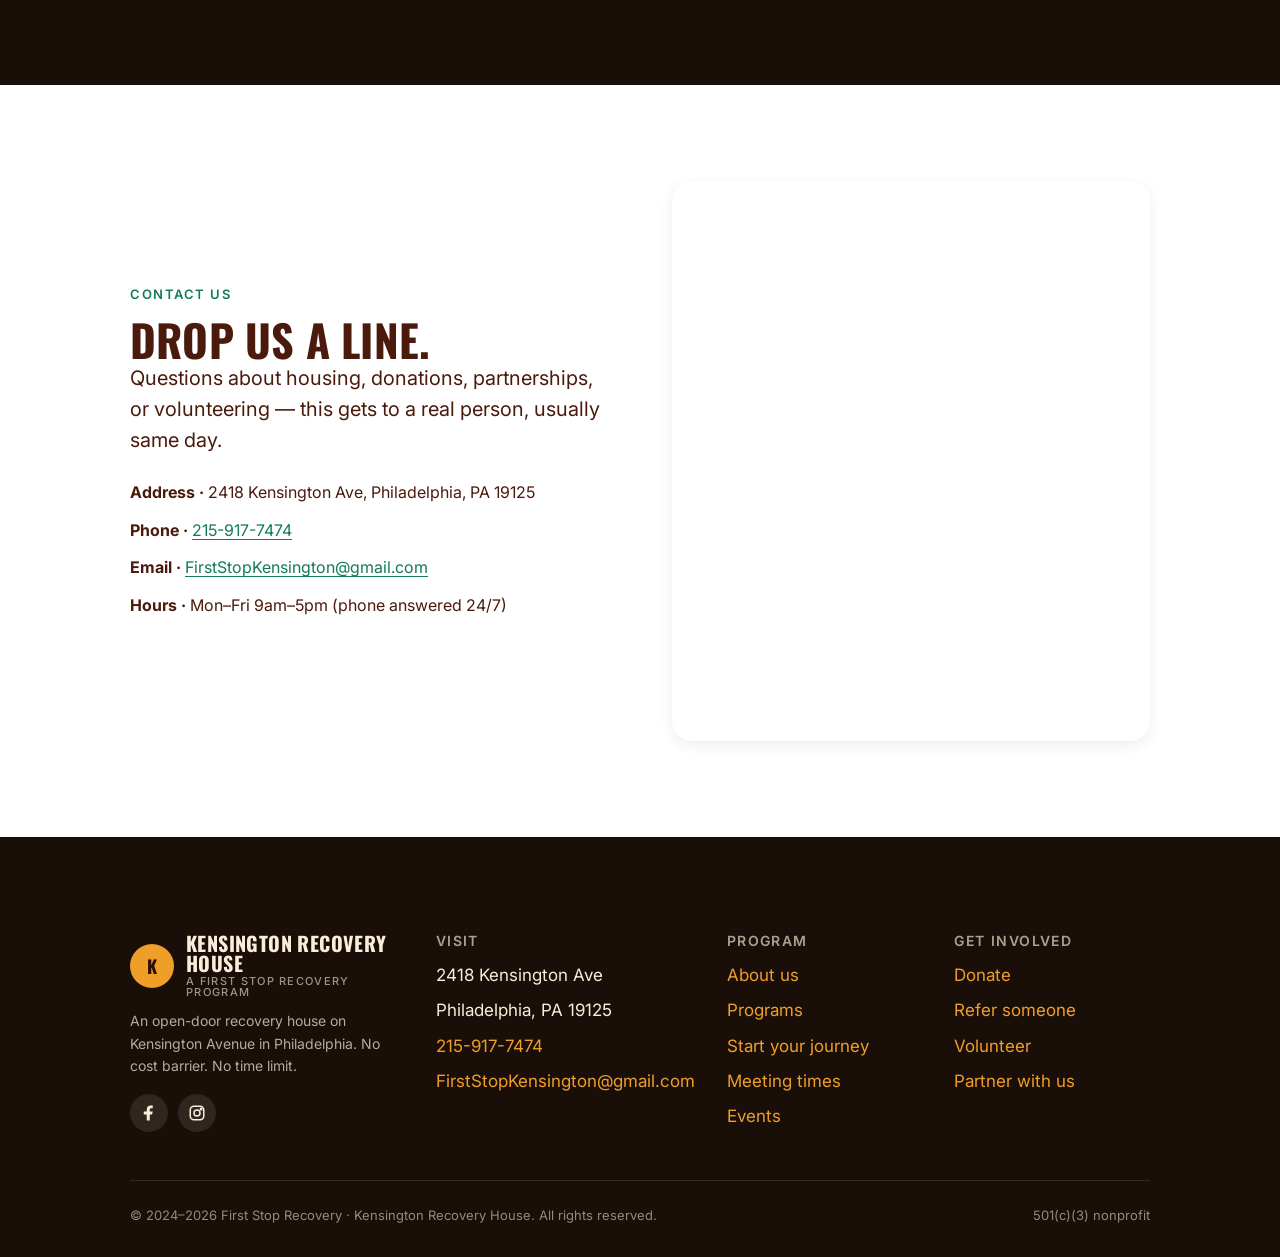
==== commit c2666553: "Apply page photo, referral/volunteer → contact, events coming soon, remove test '1' - Apply page: re" ====
--- a/index.html
+++ b/index.html
@@ -29,7 +29,7 @@
         <span class="brand-mark" aria-hidden="true">K</span>
         <span class="brand-words">
           Kensington Recovery House
-          <span class="sub">A First Stop Recovery program1</span>
+          <span class="sub">A First Stop Recovery program</span>
         </span>
       </a>
       <button class="nav-toggle" aria-label="Open menu" aria-expanded="false" id="navToggle">
@@ -226,7 +226,7 @@
     </section>
 
     <!-- ============ CONTACT / NEWSLETTER ============ -->
-    <section class="bg-paper">
+    <section id="contact" class="bg-paper">
       <div class="container">
         <div class="split">
           <div>
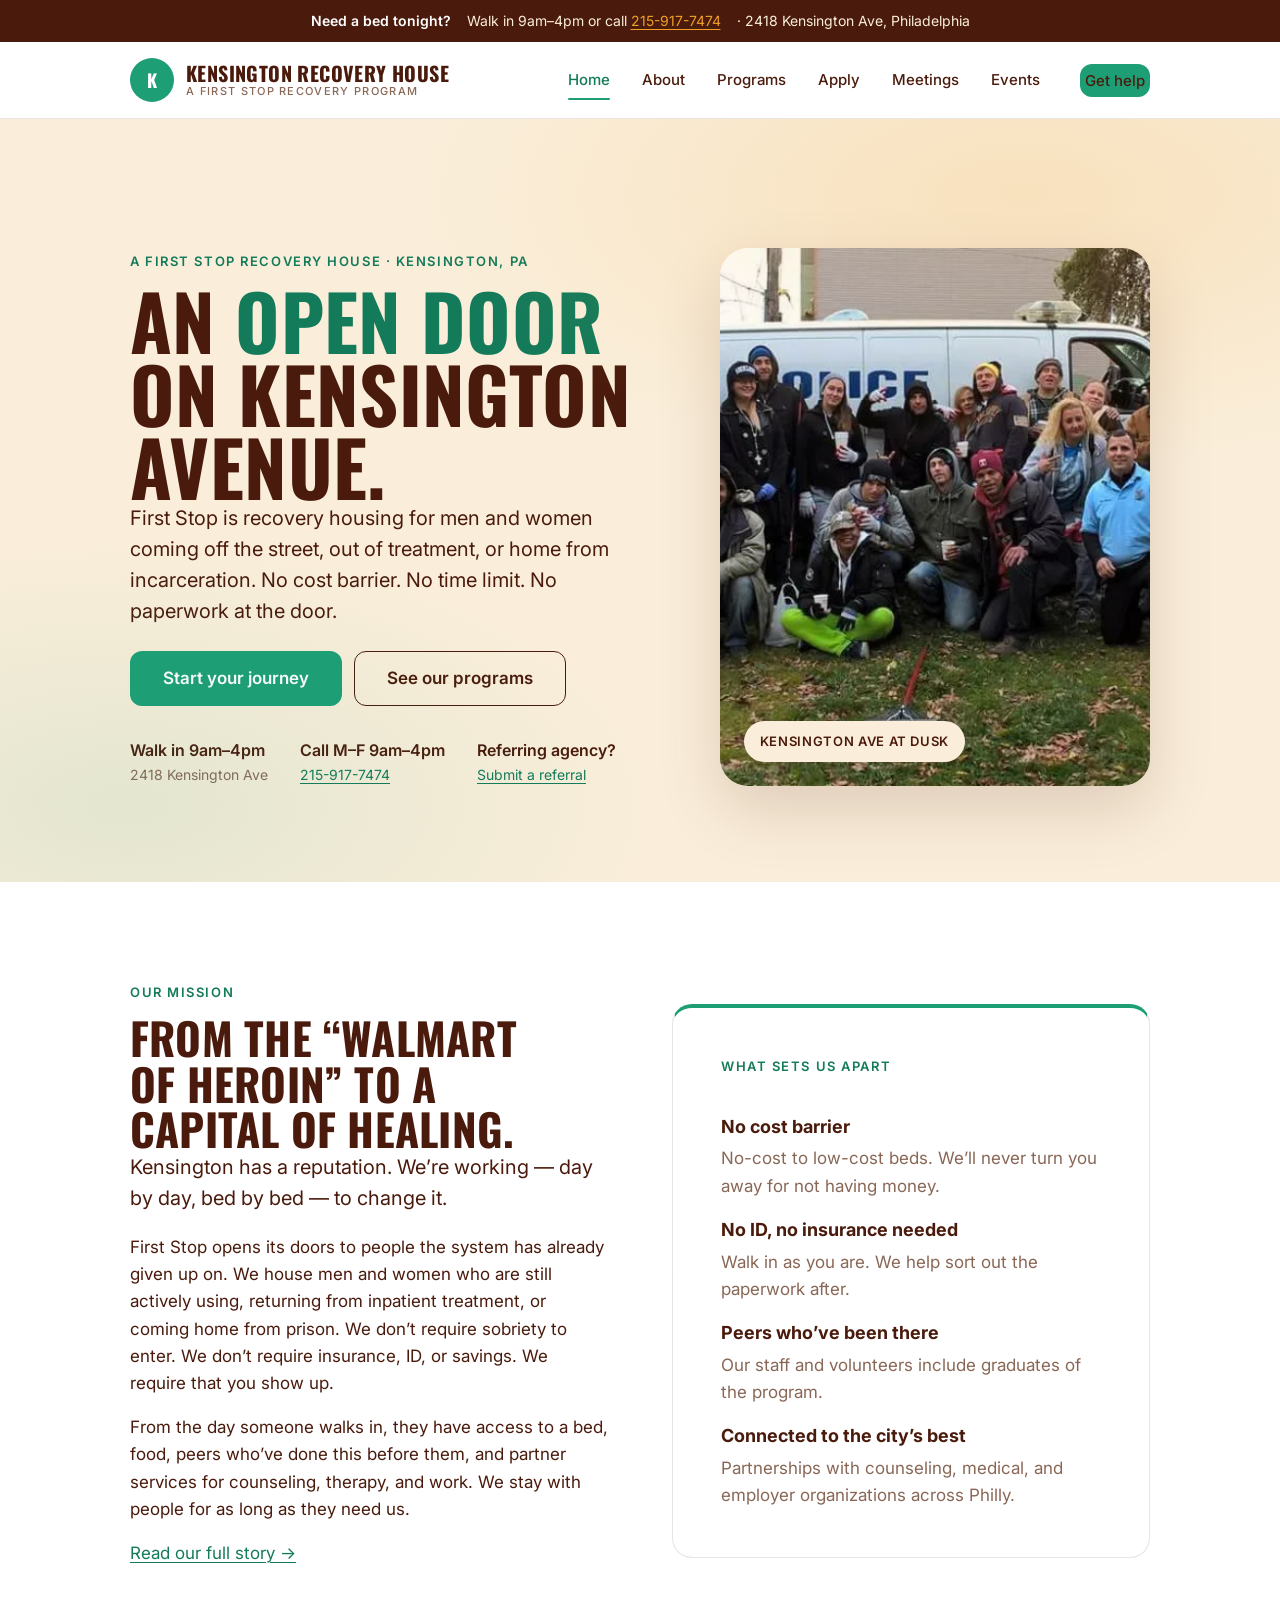
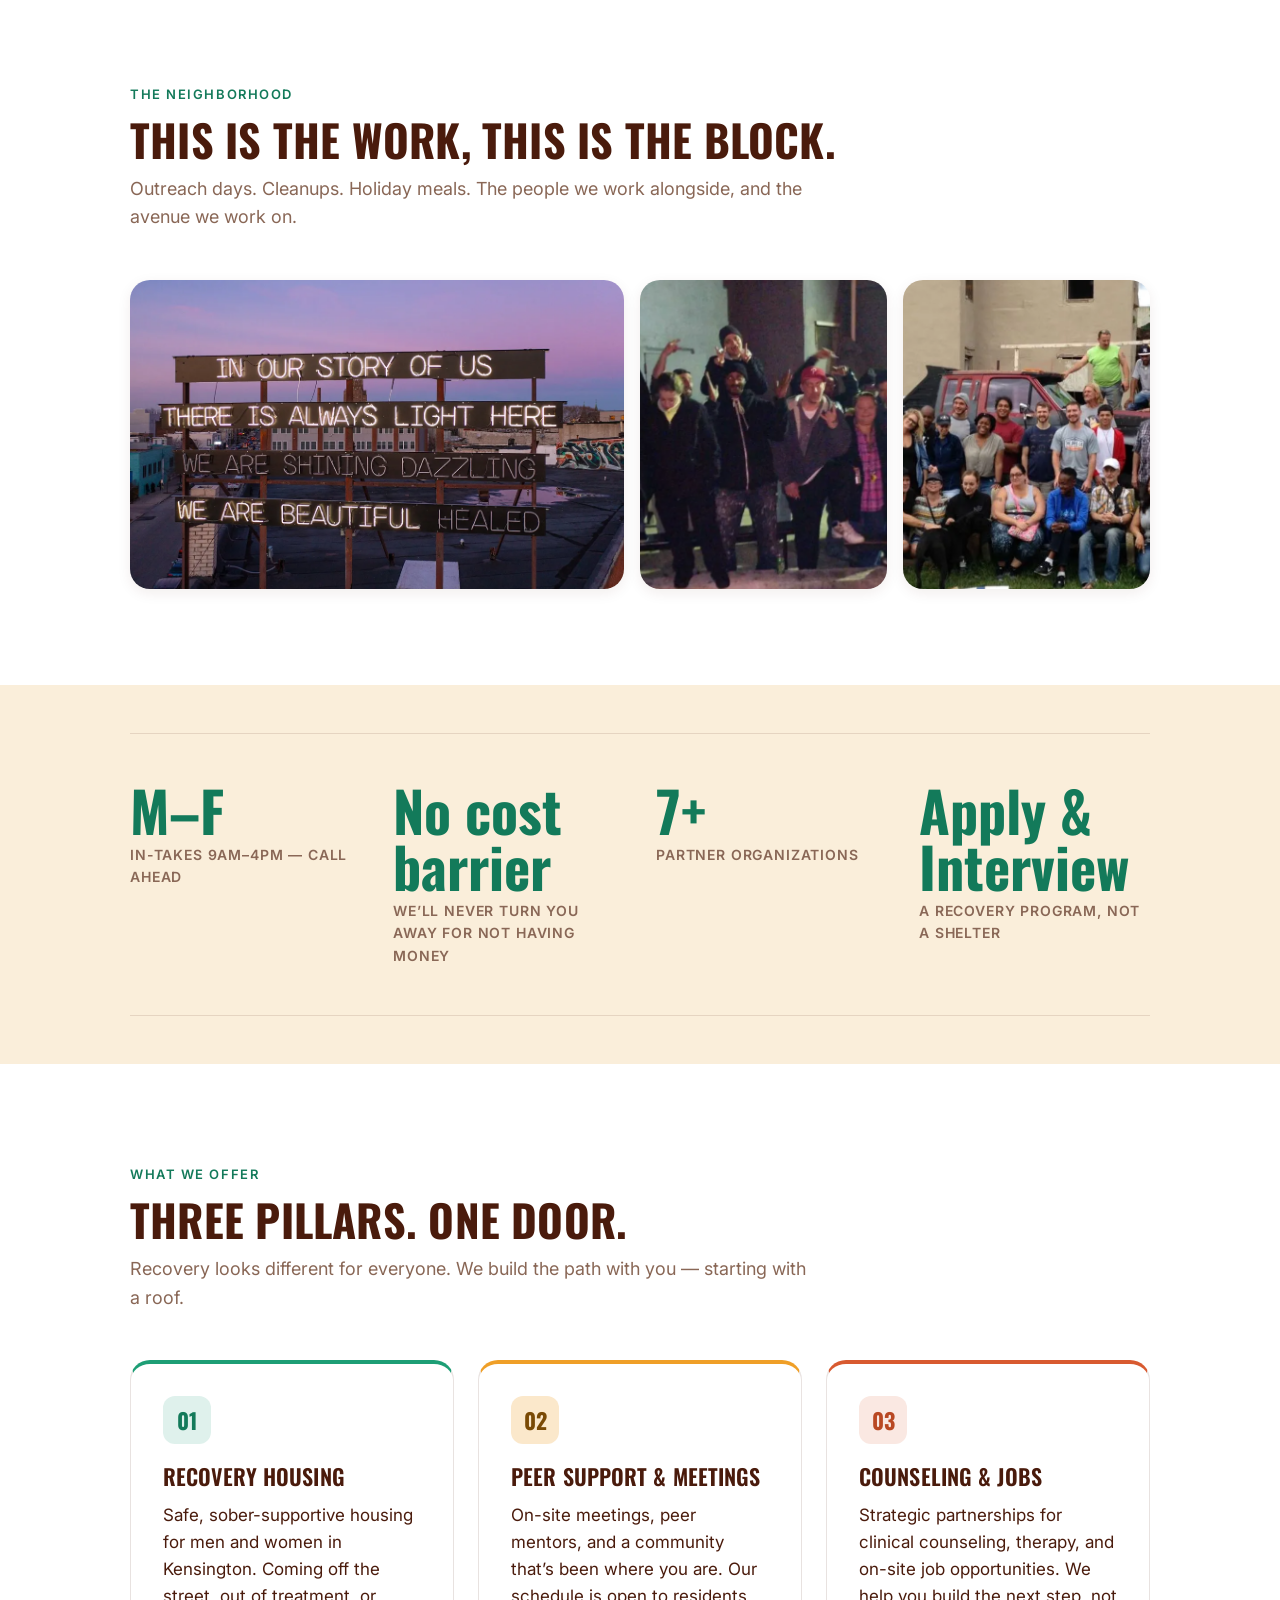
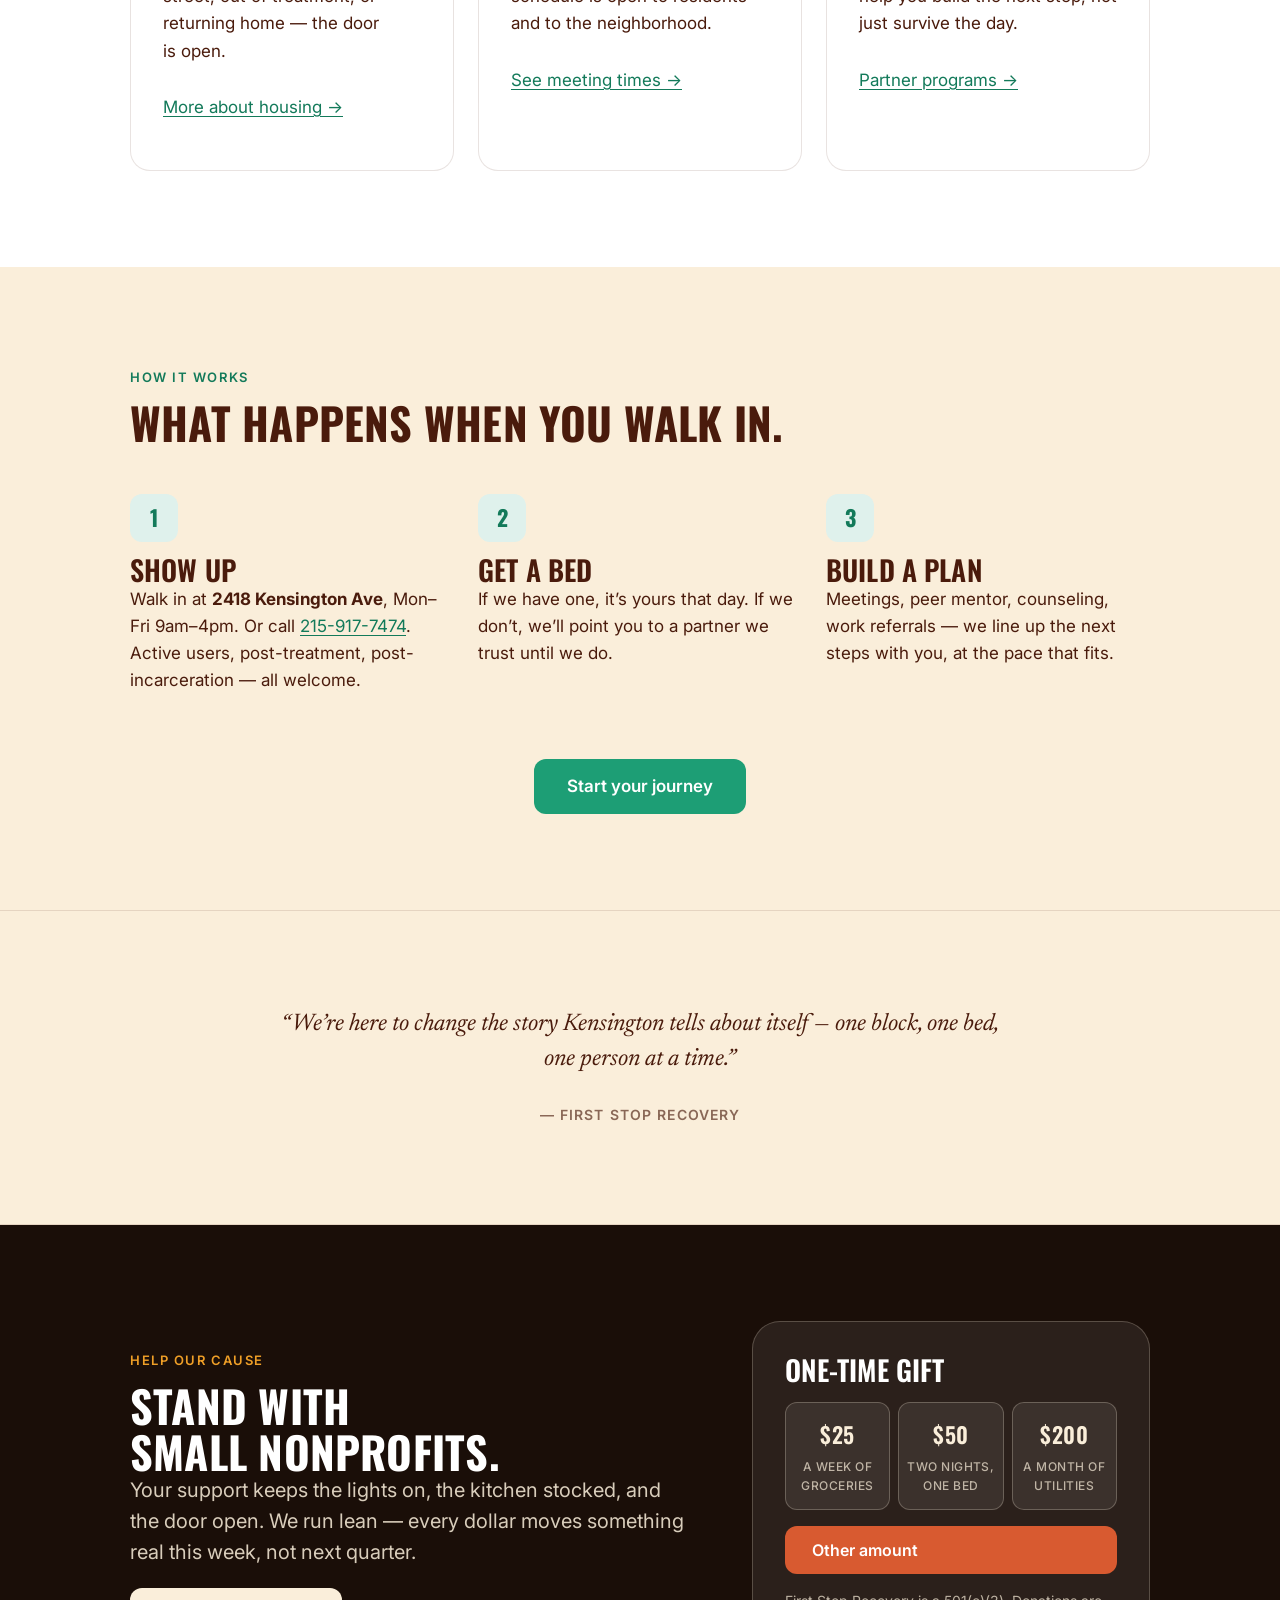
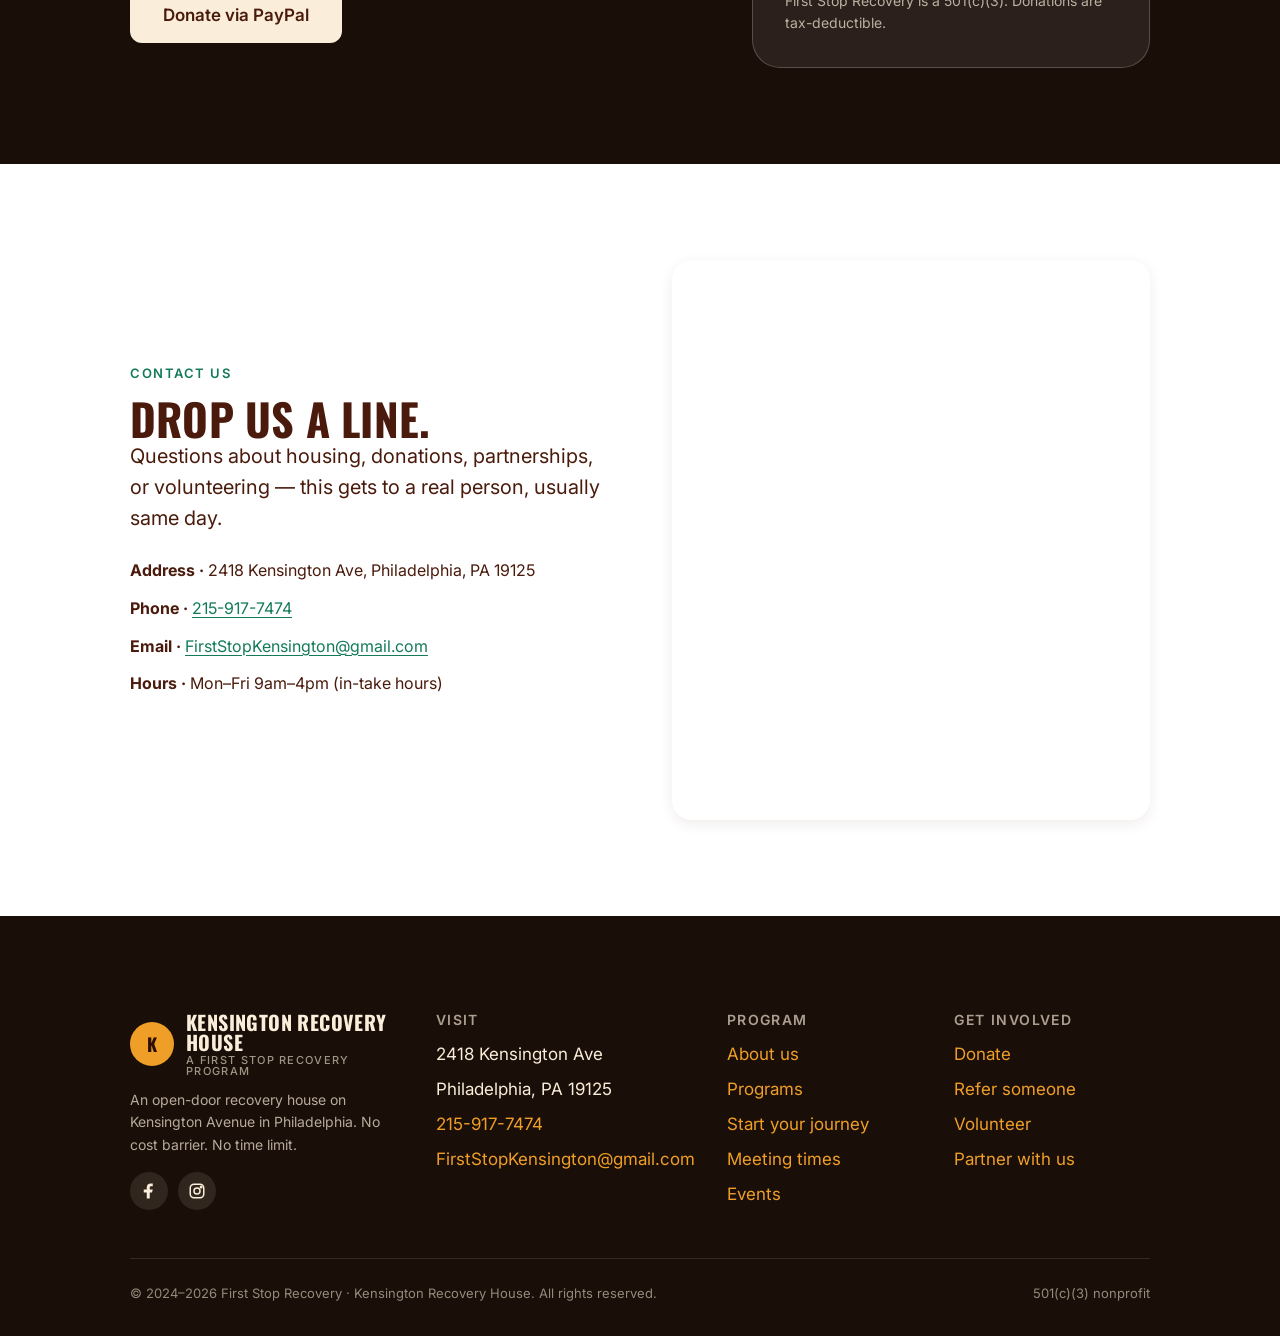
==== commit 84207ee3: "Fix inaccurate content: intake hours, MAT policy, Frank role, recovery-first messaging" ====
--- a/index.html
+++ b/index.html
@@ -7,7 +7,7 @@
   <meta name="description" content="A no-cost to low-cost recovery house in Kensington, Philadelphia. Housing, peer support, and a path forward — regardless of resources, ID, or insurance." />
   <meta name="theme-color" content="#1A0E08" />
   <meta property="og:title" content="Kensington Recovery House" />
-  <meta property="og:description" content="Recovery housing in Kensington. Open door, no cost barrier, no time limit." />
+  <meta property="og:description" content="Recovery housing in Kensington. Application and interview process. No cost barrier. No time limit." />
   <meta property="og:type" content="website" />
   <link rel="stylesheet" href="styles.css" />
   <link rel="icon" type="image/svg+xml" href="favicon.svg" />
@@ -18,7 +18,7 @@
   <!-- ============ URGENT STRIP ============ -->
   <div class="urgent-strip">
     <strong>Need a bed tonight?</strong>
-    <span>Walk in 9am&ndash;5pm or call <a href="tel:2159177474">215-917-7474</a></span>
+    <span>Walk in 9am&ndash;4pm or call <a href="tel:2159177474">215-917-7474</a></span>
     <span>&middot; 2418 Kensington Ave, Philadelphia</span>
   </div>
 
@@ -62,11 +62,11 @@
           </div>
           <div class="hero-meta">
             <div>
-              <strong>Walk in 9am&ndash;5pm</strong>
+              <strong>Walk in 9am&ndash;4pm</strong>
               2418 Kensington Ave
             </div>
             <div>
-              <strong>Call any time</strong>
+              <strong>Call M&ndash;F 9am&ndash;4pm</strong>
               <a href="tel:2159177474">215-917-7474</a>
             </div>
             <div>
@@ -126,10 +126,10 @@
     <section class="bg-cream" style="padding: var(--space-7) 0;">
       <div class="container">
         <div class="stats">
-          <div class="stat"><div class="num">24/7</div><div class="label">Open door &mdash; phone & walk-in</div></div>
-          <div class="stat"><div class="num">$0</div><div class="label">Minimum cost to start</div></div>
+          <div class="stat"><div class="num">M&ndash;F</div><div class="label">In-takes 9am&ndash;4pm &mdash; call ahead</div></div>
+          <div class="stat"><div class="num">No cost barrier</div><div class="label">We&rsquo;ll never turn you away for not having money</div></div>
           <div class="stat"><div class="num">7+</div><div class="label">Partner organizations</div></div>
-          <div class="stat"><div class="num">100%</div><div class="label">Welcomed regardless of ID or insurance</div></div>
+          <div class="stat"><div class="num">Apply &amp; Interview</div><div class="label">A recovery program, not a shelter</div></div>
         </div>
       </div>
     </section>
@@ -176,7 +176,7 @@
           <div>
             <div class="card-icon" style="margin-bottom: var(--space-3);">1</div>
             <h3>Show up</h3>
-            <p>Walk in at <strong>2418 Kensington Ave</strong>, Mon&ndash;Fri 9am&ndash;5pm. Or call <a href="tel:2159177474">215-917-7474</a>. Active users, post-treatment, post-incarceration &mdash; all welcome.</p>
+            <p>Walk in at <strong>2418 Kensington Ave</strong>, Mon&ndash;Fri 9am&ndash;4pm. Or call <a href="tel:2159177474">215-917-7474</a>. Active users, post-treatment, post-incarceration &mdash; all welcome.</p>
           </div>
           <div>
             <div class="card-icon" style="margin-bottom: var(--space-3);">2</div>
@@ -237,7 +237,7 @@
               <li><strong>Address &middot;</strong> 2418 Kensington Ave, Philadelphia, PA 19125</li>
               <li><strong>Phone &middot;</strong> <a href="tel:2159177474">215-917-7474</a></li>
               <li><strong>Email &middot;</strong> <a href="mailto:FirstStopKensington@gmail.com">FirstStopKensington@gmail.com</a></li>
-              <li><strong>Hours &middot;</strong> Mon&ndash;Fri 9am&ndash;5pm (phone answered 24/7)</li>
+              <li><strong>Hours &middot;</strong> Mon&ndash;Fri 9am&ndash;4pm (in-take hours)</li>
             </ul>
           </div>
           <div>
@@ -346,9 +346,4 @@
       els.forEach(function (el) { el.classList.add('reveal'); });
       var io = new IntersectionObserver(function (entries) {
         entries.forEach(function (e) { if (e.isIntersecting) { e.target.classList.add('in'); io.unobserve(e.target); } });
-      }, { threshold: 0.12 });
-      els.forEach(function (el) { io.observe(el); });
-    })();
-  </script>
-</body>
-</html>
+      }, { threshold:
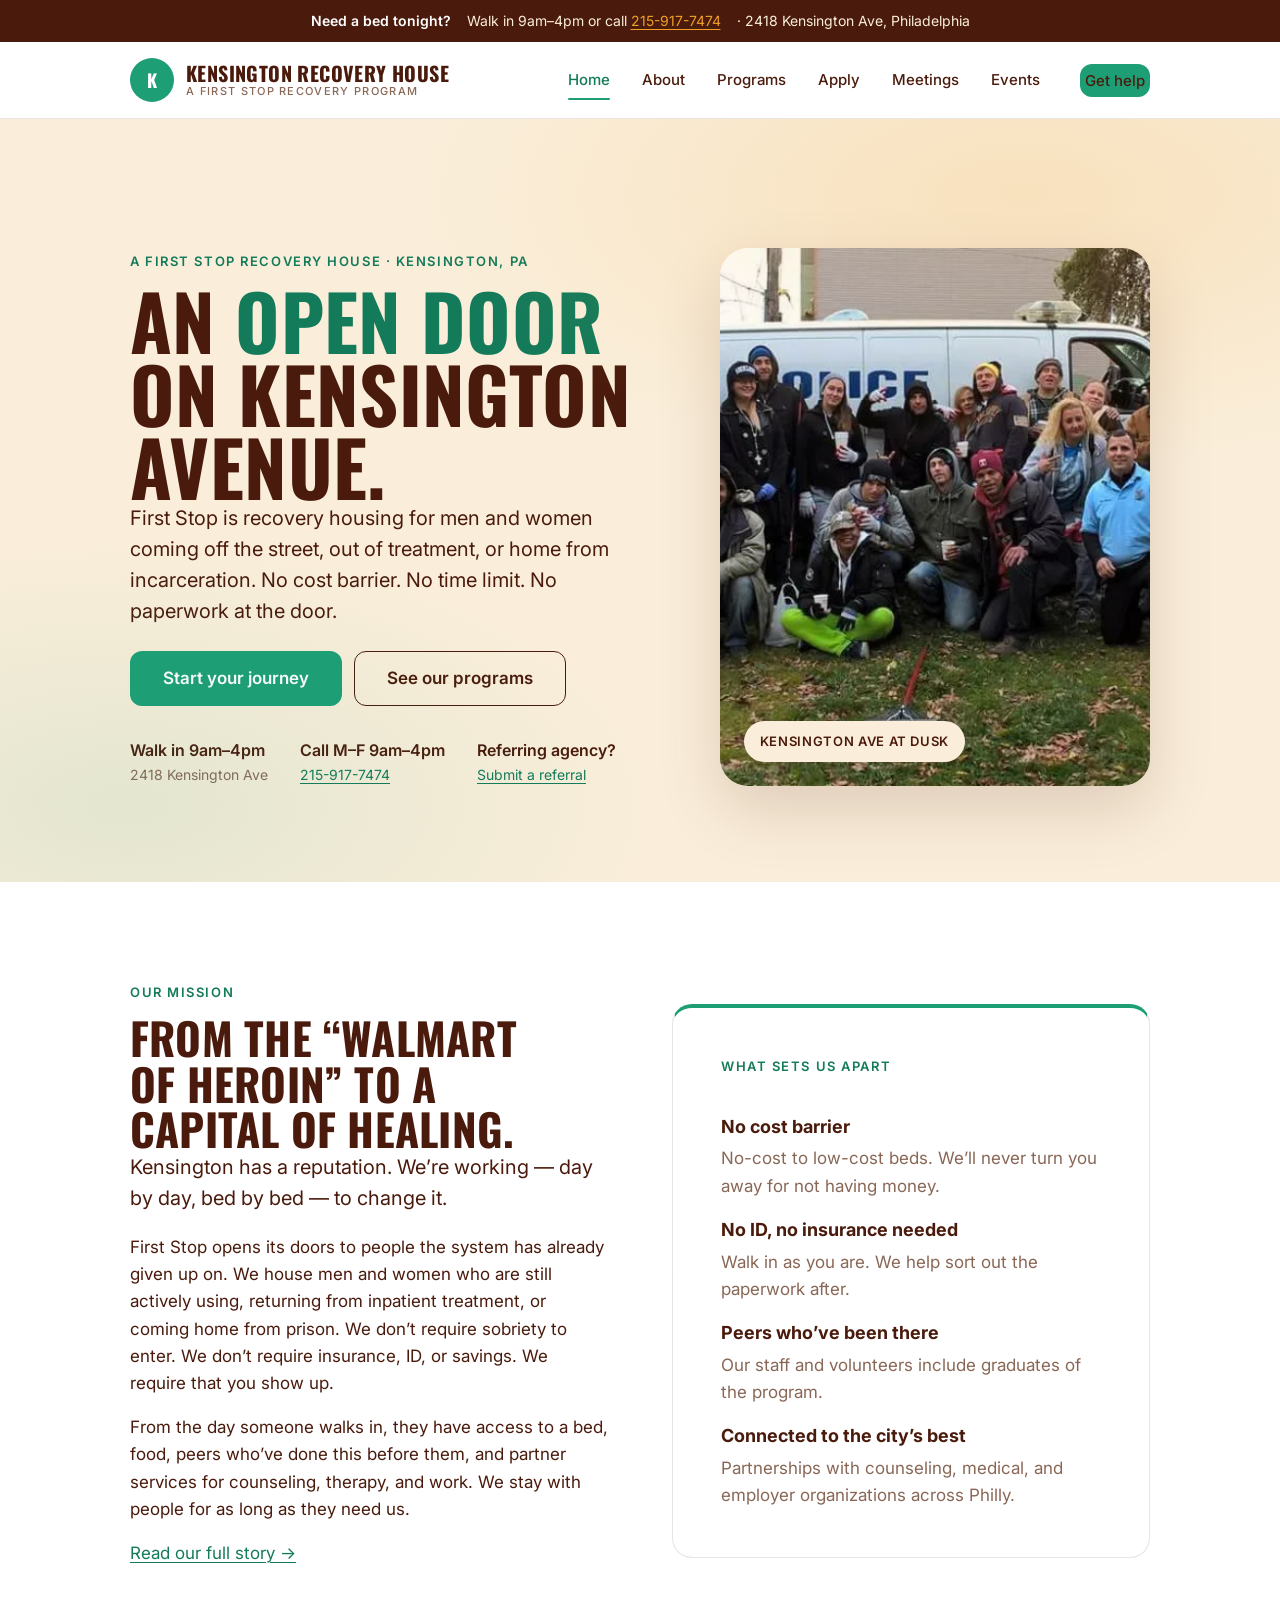
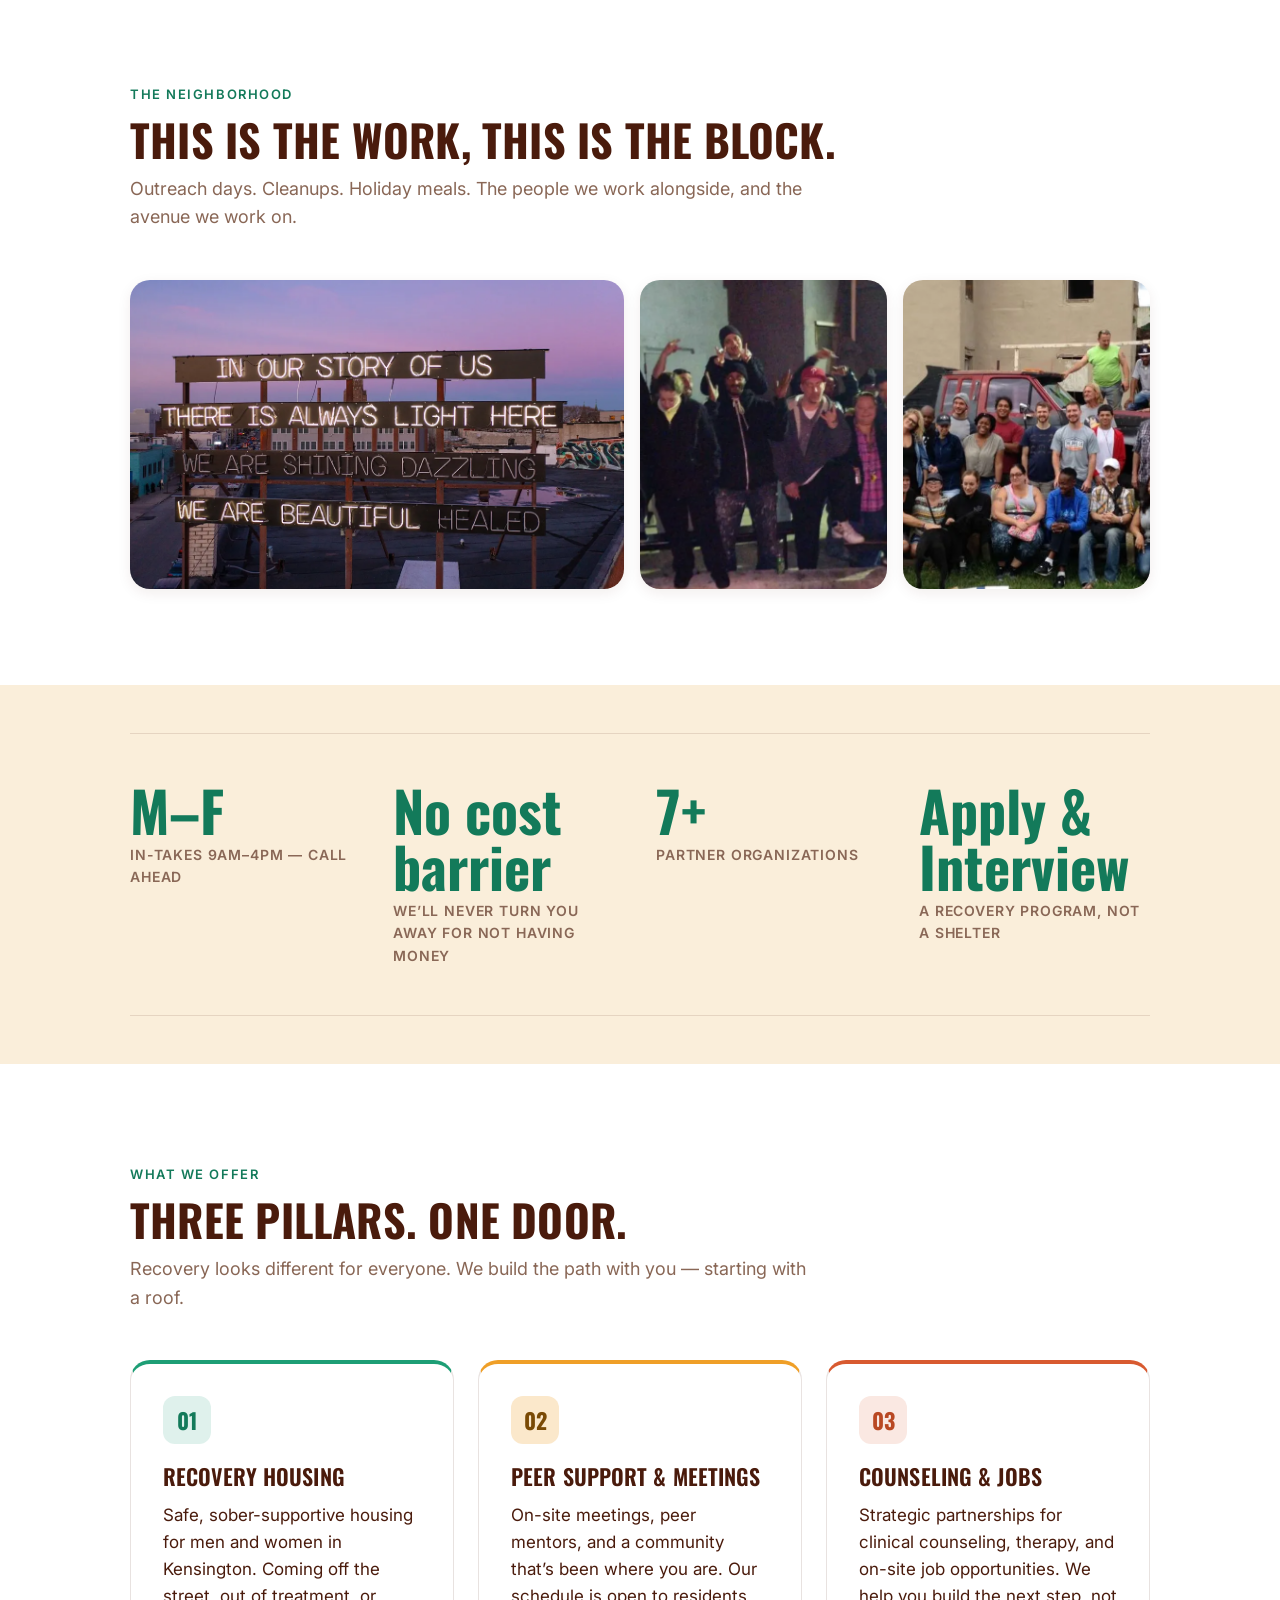
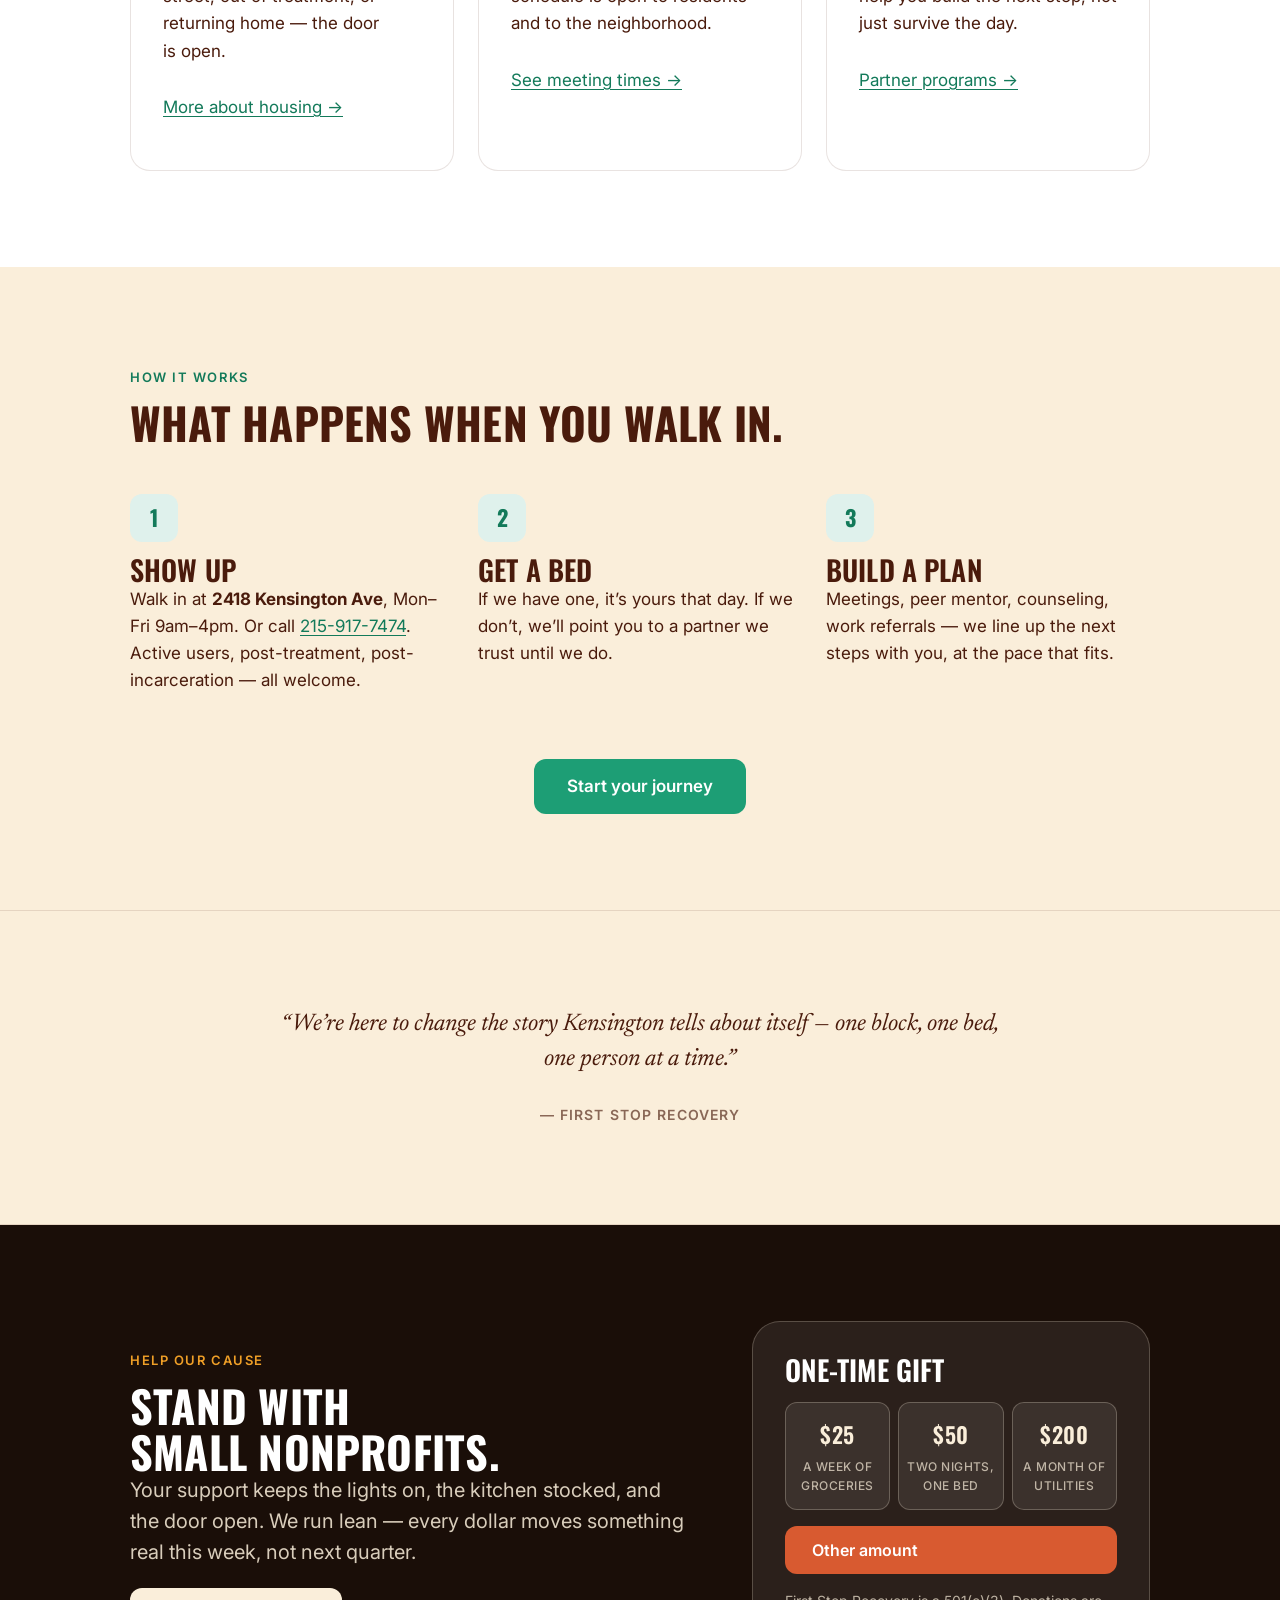
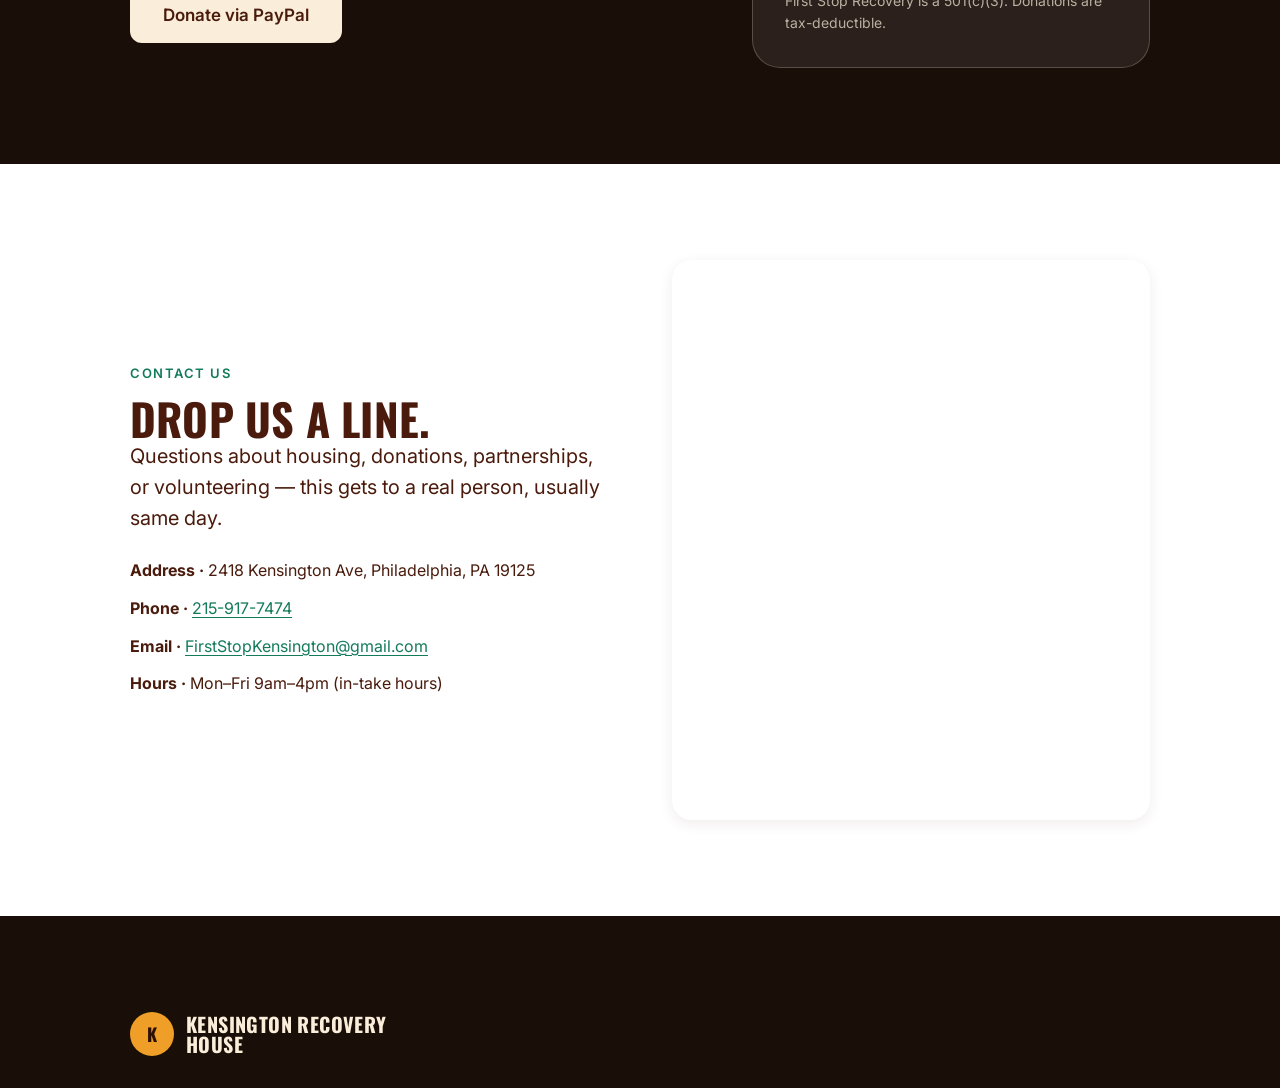
==== commit 22ea7441: "SEO: JSON-LD schema, OG tags, Twitter cards, canonical URLs, sitemap, robots.txt" ====
--- a/index.html
+++ b/index.html
@@ -1,349 +1,359 @@
-<!doctype html>
-<html lang="en">
-<head>
-  <meta charset="utf-8" />
-  <meta name="viewport" content="width=device-width, initial-scale=1" />
-  <title>Kensington Recovery House — First Stop Recovery</title>
-  <meta name="description" content="A no-cost to low-cost recovery house in Kensington, Philadelphia. Housing, peer support, and a path forward — regardless of resources, ID, or insurance." />
-  <meta name="theme-color" content="#1A0E08" />
-  <meta property="og:title" content="Kensington Recovery House" />
-  <meta property="og:description" content="Recovery housing in Kensington. Application and interview process. No cost barrier. No time limit." />
-  <meta property="og:type" content="website" />
-  <link rel="stylesheet" href="styles.css" />
-  <link rel="icon" type="image/svg+xml" href="favicon.svg" />
-</head>
-<body>
-  <a class="skip" href="#main">Skip to content</a>
-
-  <!-- ============ URGENT STRIP ============ -->
-  <div class="urgent-strip">
-    <strong>Need a bed tonight?</strong>
-    <span>Walk in 9am&ndash;4pm or call <a href="tel:2159177474">215-917-7474</a></span>
-    <span>&middot; 2418 Kensington Ave, Philadelphia</span>
-  </div>
-
-  <!-- ============ HEADER ============ -->
-  <header class="site-header">
-    <div class="site-header-inner">
-      <a class="brand" href="index.html" aria-label="Kensington Recovery House home">
-        <span class="brand-mark" aria-hidden="true">K</span>
-        <span class="brand-words">
-          Kensington Recovery House
-          <span class="sub">A First Stop Recovery program</span>
-        </span>
-      </a>
-      <button class="nav-toggle" aria-label="Open menu" aria-expanded="false" id="navToggle">
-        <span></span>
-      </button>
-      <nav class="nav" id="nav">
-        <a href="index.html" class="is-active">Home</a>
-        <a href="about.html">About</a>
-        <a href="programs.html">Programs</a>
-        <a href="start-your-journey.html">Apply</a>
-        <a href="meeting-times.html">Meetings</a>
-        <a href="events.html">Events</a>
-        <a class="btn btn-primary nav-cta" href="start-your-journey.html">Get help</a>
-      </nav>
-    </div>
-  </header>
-
-  <main id="main">
-
-    <!-- ============ HERO ============ -->
-    <section class="hero">
-      <div class="container hero-inner">
-        <div>
-          <span class="eyebrow">A First Stop Recovery House &middot; Kensington, PA</span>
-          <h1>An <span class="accent">open door</span> on Kensington Avenue.</h1>
-          <p class="lead">First Stop is recovery housing for men and women coming off the street, out of treatment, or home from incarceration. No cost barrier. No time limit. No paperwork at the door.</p>
-          <div class="hero-ctas">
-            <a class="btn btn-primary btn-lg" href="start-your-journey.html">Start your journey</a>
-            <a class="btn btn-secondary btn-lg" href="programs.html">See our programs</a>
-          </div>
-          <div class="hero-meta">
-            <div>
-              <strong>Walk in 9am&ndash;4pm</strong>
-              2418 Kensington Ave
-            </div>
-            <div>
-              <strong>Call M&ndash;F 9am&ndash;4pm</strong>
-              <a href="tel:2159177474">215-917-7474</a>
-            </div>
-            <div>
-              <strong>Referring agency?</strong>
-              <a href="start-your-journey.html">Submit a referral</a>
-            </div>
-          </div>
-        </div>
-        <div class="hero-photo" style="background-image: url('photos/kensington-light.png'); background-size: cover; background-position: center;" role="img" aria-label="Neon installation over Kensington Avenue: 'In our story of us, there is always light here. We are shining, dazzling. We are beautiful, healed.'">
-          <span class="photo-tag">Kensington Ave at dusk</span>
-        </div>
-      </div>
-    </section>
-
-    <!-- ============ MISSION ============ -->
-    <section class="bg-paper">
-      <div class="container">
-        <div class="split">
-          <div>
-            <span class="eyebrow">Our mission</span>
-            <h2>From the &ldquo;Walmart of Heroin&rdquo; to a capital of healing.</h2>
-            <p class="lead">Kensington has a reputation. We&rsquo;re working &mdash; day by day, bed by bed &mdash; to change it.</p>
-            <p>First Stop opens its doors to people the system has already given up on. We house men and women who are still actively using, returning from inpatient treatment, or coming home from prison. We don&rsquo;t require sobriety to enter. We don&rsquo;t require insurance, ID, or savings. We require that you show up.</p>
-            <p>From the day someone walks in, they have access to a bed, food, peers who&rsquo;ve done this before them, and partner services for counseling, therapy, and work. We stay with people for as long as they need us.</p>
-            <p><a href="about.html">Read our full story &rarr;</a></p>
-          </div>
-          <div class="card card-accent" style="padding: var(--space-7);">
-            <span class="eyebrow">What sets us apart</span>
-            <ul style="list-style: none; padding: 0; margin: var(--space-3) 0 0; display: flex; flex-direction: column; gap: var(--space-4);">
-              <li><strong style="display:block;font-size:18px;margin-bottom:4px;">No cost barrier</strong><span style="color:var(--fg-muted);">No-cost to low-cost beds. We&rsquo;ll never turn you away for not having money.</span></li>
-              <li><strong style="display:block;font-size:18px;margin-bottom:4px;">No ID, no insurance needed</strong><span style="color:var(--fg-muted);">Walk in as you are. We help sort out the paperwork after.</span></li>
-              <li><strong style="display:block;font-size:18px;margin-bottom:4px;">Peers who&rsquo;ve been there</strong><span style="color:var(--fg-muted);">Our staff and volunteers include graduates of the program.</span></li>
-              <li><strong style="display:block;font-size:18px;margin-bottom:4px;">Connected to the city&rsquo;s best</strong><span style="color:var(--fg-muted);">Partnerships with counseling, medical, and employer organizations across Philly.</span></li>
-            </ul>
-          </div>
-        </div>
-      </div>
-    </section>
-
-    <!-- ============ COMMUNITY PHOTOS ============ -->
-    <section class="bg-paper" style="padding-top: 0;">
-      <div class="container">
-        <div class="section-head">
-          <span class="eyebrow">The neighborhood</span>
-          <h2>This is the work, this is the block.</h2>
-          <p>Outreach days. Cleanups. Holiday meals. The people we work alongside, and the avenue we work on.</p>
-        </div>
-        <div class="photo-strip">
-          <div style="aspect-ratio: 16/10; background-image: url('photos/community-day.png'); background-size: cover; background-position: center; border-radius: var(--radius-lg); box-shadow: var(--shadow-md);" role="img" aria-label="First Stop crew with neighbors and police outreach team on a Kensington community day"></div>
-          <div style="aspect-ratio: 4/5; background-image: url('photos/group-outdoor.png'); background-size: cover; background-position: center; border-radius: var(--radius-lg); box-shadow: var(--shadow-md);" role="img" aria-label="Group portrait outside the house"></div>
-          <div style="aspect-ratio: 4/5; background-image: url('photos/group-night.png'); background-size: cover; background-position: center; border-radius: var(--radius-lg); box-shadow: var(--shadow-md);" role="img" aria-label="First Stop crew at an evening gathering"></div>
-        </div>
-      </div>
-    </section>
-
-    <!-- ============ STATS ============ -->
-    <section class="bg-cream" style="padding: var(--space-7) 0;">
-      <div class="container">
-        <div class="stats">
-          <div class="stat"><div class="num">M&ndash;F</div><div class="label">In-takes 9am&ndash;4pm &mdash; call ahead</div></div>
-          <div class="stat"><div class="num">No cost barrier</div><div class="label">We&rsquo;ll never turn you away for not having money</div></div>
-          <div class="stat"><div class="num">7+</div><div class="label">Partner organizations</div></div>
-          <div class="stat"><div class="num">Apply &amp; Interview</div><div class="label">A recovery program, not a shelter</div></div>
-        </div>
-      </div>
-    </section>
-
-    <!-- ============ PROGRAM PILLARS ============ -->
-    <section class="bg-paper">
-      <div class="container">
-        <div class="section-head">
-          <span class="eyebrow">What we offer</span>
-          <h2>Three pillars. One door.</h2>
-          <p>Recovery looks different for everyone. We build the path with you &mdash; starting with a roof.</p>
-        </div>
-        <div class="grid-3">
-          <div class="card card-accent">
-            <div class="card-icon" aria-hidden="true">01</div>
-            <h3>Recovery housing</h3>
-            <p>Safe, sober-supportive housing for men and women in Kensington. Coming off the street, out of treatment, or returning home &mdash; the door is open.</p>
-            <p><a href="programs.html#housing">More about housing &rarr;</a></p>
-          </div>
-          <div class="card card-accent gold">
-            <div class="card-icon gold" aria-hidden="true">02</div>
-            <h3>Peer support & meetings</h3>
-            <p>On-site meetings, peer mentors, and a community that&rsquo;s been where you are. Our schedule is open to residents and to the neighborhood.</p>
-            <p><a href="meeting-times.html">See meeting times &rarr;</a></p>
-          </div>
-          <div class="card card-accent red">
-            <div class="card-icon red" aria-hidden="true">03</div>
-            <h3>Counseling & jobs</h3>
-            <p>Strategic partnerships for clinical counseling, therapy, and on-site job opportunities. We help you build the next step, not just survive the day.</p>
-            <p><a href="programs.html#partners">Partner programs &rarr;</a></p>
-          </div>
-        </div>
-      </div>
-    </section>
-
-    <!-- ============ HOW IT WORKS ============ -->
-    <section class="bg-cream">
-      <div class="container">
-        <div class="section-head">
-          <span class="eyebrow">How it works</span>
-          <h2>What happens when you walk in.</h2>
-        </div>
-        <div class="grid-3">
-          <div>
-            <div class="card-icon" style="margin-bottom: var(--space-3);">1</div>
-            <h3>Show up</h3>
-            <p>Walk in at <strong>2418 Kensington Ave</strong>, Mon&ndash;Fri 9am&ndash;4pm. Or call <a href="tel:2159177474">215-917-7474</a>. Active users, post-treatment, post-incarceration &mdash; all welcome.</p>
-          </div>
-          <div>
-            <div class="card-icon" style="margin-bottom: var(--space-3);">2</div>
-            <h3>Get a bed</h3>
-            <p>If we have one, it&rsquo;s yours that day. If we don&rsquo;t, we&rsquo;ll point you to a partner we trust until we do.</p>
-          </div>
-          <div>
-            <div class="card-icon" style="margin-bottom: var(--space-3);">3</div>
-            <h3>Build a plan</h3>
-            <p>Meetings, peer mentor, counseling, work referrals &mdash; we line up the next steps with you, at the pace that fits.</p>
-          </div>
-        </div>
-        <div style="text-align: center; margin-top: var(--space-7);">
-          <a class="btn btn-primary btn-lg" href="start-your-journey.html">Start your journey</a>
-        </div>
-      </div>
-    </section>
-
-    <!-- ============ TESTIMONIAL ============ -->
-    <section class="callout">
-      <div class="container">
-        <p class="quote">&ldquo;We&rsquo;re here to change the story Kensington tells about itself &mdash; one block, one bed, one person at a time.&rdquo;</p>
-        <cite>&mdash; First Stop Recovery</cite>
-      </div>
-    </section>
-
-    <!-- ============ DONATE / CTA ============ -->
-    <section class="cta-band">
-      <div class="container">
-        <div>
-          <span class="eyebrow" style="color: var(--gold);">Help our cause</span>
-          <h2>Stand with small nonprofits.</h2>
-          <p class="lead" style="color: color-mix(in srgb, var(--cream) 85%, transparent); max-width: 50ch;">Your support keeps the lights on, the kitchen stocked, and the door open. We run lean &mdash; every dollar moves something real this week, not next quarter.</p>
-          <a class="btn btn-on-dark btn-lg" href="https://www.paypal.com/donate" target="_blank" rel="noopener">Donate via PayPal</a>
-        </div>
-        <div class="donate-card">
-          <h3 style="color: #fff;">One-time gift</h3>
-          <div class="donate-row">
-            <a class="donate-amount" href="https://www.paypal.com/donate" target="_blank" rel="noopener">$25 <span class="note">A week of groceries</span></a>
-            <a class="donate-amount" href="https://www.paypal.com/donate" target="_blank" rel="noopener">$50 <span class="note">Two nights, one bed</span></a>
-            <a class="donate-amount" href="https://www.paypal.com/donate" target="_blank" rel="noopener">$200 <span class="note">A month of utilities</span></a>
-          </div>
-          <a class="btn btn-red" href="https://www.paypal.com/donate" target="_blank" rel="noopener">Other amount</a>
-          <small style="color: color-mix(in srgb, var(--cream) 70%, transparent);">First Stop Recovery is a 501(c)(3). Donations are tax-deductible.</small>
-        </div>
-      </div>
-    </section>
-
-    <!-- ============ CONTACT / NEWSLETTER ============ -->
-    <section id="contact" class="bg-paper">
-      <div class="container">
-        <div class="split">
-          <div>
-            <span class="eyebrow">Contact us</span>
-            <h2>Drop us a line.</h2>
-            <p class="lead">Questions about housing, donations, partnerships, or volunteering &mdash; this gets to a real person, usually same day.</p>
-            <ul style="list-style: none; padding: 0; margin: var(--space-5) 0; display: flex; flex-direction: column; gap: var(--space-3); font-size: 16px;">
-              <li><strong>Address &middot;</strong> 2418 Kensington Ave, Philadelphia, PA 19125</li>
-              <li><strong>Phone &middot;</strong> <a href="tel:2159177474">215-917-7474</a></li>
-              <li><strong>Email &middot;</strong> <a href="mailto:FirstStopKensington@gmail.com">FirstStopKensington@gmail.com</a></li>
-              <li><strong>Hours &middot;</strong> Mon&ndash;Fri 9am&ndash;4pm (in-take hours)</li>
-            </ul>
-          </div>
-          <div>
-            <!-- GHL_FORM: Contact -->
-            <div class="ghl-form" style="background: var(--paper); border-radius: var(--radius-lg); box-shadow: var(--shadow-md); overflow: hidden; min-height: 560px;">
-              <iframe
-                src="https://links.shogunwebforge.com/widget/form/BGPe7L6EUz4AIrWFCkYi"
-                style="width:100%;height:560px;border:none;display:block;"
-                id="inline-BGPe7L6EUz4AIrWFCkYi"
-                data-layout="{'id':'INLINE'}"
-                data-trigger-type="alwaysShow"
-                data-trigger-value=""
-                data-activation-type="alwaysActivated"
-                data-activation-value=""
-                data-deactivation-type="neverDeactivate"
-                data-deactivation-value=""
-                data-form-name="Contact Us"
-                data-height="531"
-                data-layout-iframe-id="inline-BGPe7L6EUz4AIrWFCkYi"
-                data-form-id="BGPe7L6EUz4AIrWFCkYi"
-                title="Contact Us">
-              </iframe>
-            </div>
-            <script src="https://links.shogunwebforge.com/js/form_embed.js"></script>
-            <!-- /GHL_FORM -->
-          </div>
-        </div>
-      </div>
-    </section>
-
-  </main>
-
-  <!-- ============ FOOTER ============ -->
-  <footer class="site-footer">
-    <div class="container">
-      <div class="footer-grid">
-        <div class="footer-brand">
-          <a class="brand" href="index.html" style="color: var(--cream);">
-            <span class="brand-mark" aria-hidden="true">K</span>
-            <span class="brand-words">
-              Kensington Recovery House
-              <span class="sub" style="color: color-mix(in srgb, var(--cream) 60%, transparent);">A First Stop Recovery program</span>
-            </span>
-          </a>
-          <p>An open-door recovery house on Kensington Avenue in Philadelphia. No cost barrier. No time limit.</p>
-          <div class="social-row" style="margin-top: var(--space-4);">
-            <a href="https://www.facebook.com/firststoprecovery/" target="_blank" rel="noopener" aria-label="Facebook">
-              <svg width="18" height="18" viewBox="0 0 24 24" fill="currentColor" aria-hidden="true"><path d="M13 22v-8h3l1-4h-4V7.5c0-1.1.5-2 2-2h2V2.1C16.6 2 15.4 1.9 14.3 1.9c-3.2 0-5.3 2-5.3 5.5V10H5v4h4v8h4z"/></svg>
-            </a>
-            <a href="https://www.instagram.com/" target="_blank" rel="noopener" aria-label="Instagram">
-              <svg width="18" height="18" viewBox="0 0 24 24" fill="none" stroke="currentColor" stroke-width="2" aria-hidden="true"><rect x="3" y="3" width="18" height="18" rx="5"/><circle cx="12" cy="12" r="4"/><circle cx="17.5" cy="6.5" r="1" fill="currentColor"/></svg>
-            </a>
-          </div>
-        </div>
-        <div>
-          <h4>Visit</h4>
-          <ul>
-            <li>2418 Kensington Ave</li>
-            <li>Philadelphia, PA 19125</li>
-            <li><a href="tel:2159177474">215-917-7474</a></li>
-            <li><a href="mailto:FirstStopKensington@gmail.com">FirstStopKensington@gmail.com</a></li>
-          </ul>
-        </div>
-        <div>
-          <h4>Program</h4>
-          <ul>
-            <li><a href="about.html">About us</a></li>
-            <li><a href="programs.html">Programs</a></li>
-            <li><a href="start-your-journey.html">Start your journey</a></li>
-            <li><a href="meeting-times.html">Meeting times</a></li>
-            <li><a href="events.html">Events</a></li>
-          </ul>
-        </div>
-        <div>
-          <h4>Get involved</h4>
-          <ul>
-            <li><a href="https://www.paypal.com/donate" target="_blank" rel="noopener">Donate</a></li>
-            <li><a href="start-your-journey.html#refer">Refer someone</a></li>
-            <li><a href="start-your-journey.html#volunteer">Volunteer</a></li>
-            <li><a href="start-your-journey.html#partner">Partner with us</a></li>
-          </ul>
-        </div>
-      </div>
-      <div class="footer-bottom">
-        <span>&copy; 2024&ndash;2026 First Stop Recovery &middot; Kensington Recovery House. All rights reserved.</span>
-        <span>501(c)(3) nonprofit</span>
-      </div>
-    </div>
-  </footer>
-
-  <script>
-    // mobile nav
-    (function () {
-      var t = document.getElementById('navToggle');
-      var n = document.getElementById('nav');
-      if (!t || !n) return;
-      t.addEventListener('click', function () {
-        var open = n.classList.toggle('is-open');
-        t.setAttribute('aria-expanded', String(open));
-      });
-    })();
-    // simple reveal-on-scroll
-    (function () {
-      if (!('IntersectionObserver' in window)) return;
-      var els = document.querySelectorAll('.card, .stat, .section-head, .hero-photo');
-      els.forEach(function (el) { el.classList.add('reveal'); });
-      var io = new IntersectionObserver(function (entries) {
-        entries.forEach(function (e) { if (e.isIntersecting) { e.target.classList.add('in'); io.unobserve(e.target); } });
-      }, { threshold:+<!doctype html>
+<html lang="en">
+<head>
+  <meta charset="utf-8" />
+  <meta name="viewport" content="width=device-width, initial-scale=1" />
+  <title>Kensington Recovery House — First Stop Recovery</title>
+  <meta name="description" content="A no-cost to low-cost recovery house in Kensington, Philadelphia. Housing, peer support, and a path forward — regardless of resources, ID, or insurance." />
+  <meta name="theme-color" content="#1A0E08" />
+  <!-- Canonical -->
+  <link rel="canonical" href="https://kensingtonrecoveryhouse.org/" />
+
+  <!-- Open Graph -->
+  <meta property="og:type" content="website" />
+  <meta property="og:site_name" content="Kensington Recovery House" />
+  <meta property="og:title" content="Kensington Recovery House — First Stop Recovery" />
+  <meta property="og:description" content="A no-cost to low-cost recovery house in Kensington, Philadelphia. Housing, peer support, and a path forward — no ID, insurance, or money required." />
+  <meta property="og:url" content="https://kensingtonrecoveryhouse.org/" />
+  <meta property="og:image" content="https://kensingtonrecoveryhouse.org/photos/kensington-light-night.png" />
+  <meta property="og:image:alt" content="Kensington Avenue at night with a neon sign reading 'We are beautiful, healed.'" />
+  <meta property="og:locale" content="en_US" />
+
+  <!-- Twitter / X Card -->
+  <meta name="twitter:card" content="summary_large_image" />
+  <meta name="twitter:title" content="Kensington Recovery House — First Stop Recovery" />
+  <meta name="twitter:description" content="A no-cost to low-cost recovery house in Kensington, Philadelphia. No ID, insurance, or money required." />
+  <meta name="twitter:image" content="https://kensingtonrecoveryhouse.org/photos/kensington-light-night.png" />
+
+  <!-- JSON-LD: LocalBusiness + NonprofitOrganization -->
+  <script type="application/ld+json">
+  {
+    "@context": "https://schema.org",
+    "@graph": [
+      {
+        "@type": ["LocalBusiness", "NGO"],
+        "@id": "https://kensingtonrecoveryhouse.org/#organization",
+        "name": "Kensington Recovery House",
+        "alternateName": "First Stop Recovery",
+        "description": "A no-cost to low-cost recovery house offering housing, peer support, counseling partnerships, and job pathways in Kensington, Philadelphia.",
+        "url": "https://kensingtonrecoveryhouse.org",
+        "telephone": "+12159177474",
+        "email": "FirstStopKensington@gmail.com",
+        "address": {
+          "@type": "PostalAddress",
+          "streetAddress": "2418 Kensington Ave",
+          "addressLocality": "Philadelphia",
+          "addressRegion": "PA",
+          "postalCode": "19125",
+          "addressCountry": "US"
+        },
+        "geo": {
+          "@type": "GeoCoordinates",
+          "latitude": 39.9886,
+          "longitude": -75.1339
+        },
+        "openingHoursSpecification": [
+          {
+            "@type": "OpeningHoursSpecification",
+            "dayOfWeek": ["Monday","Tuesday","Wednesday","Thursday","Friday"],
+            "opens": "09:00",
+            "closes": "16:00"
+          }
+        ],
+        "sameAs": [
+          "https://www.facebook.com/firststoprecovery/"
+        ],
+        "image": "https://kensingtonrecoveryhouse.org/photos/kensington-light-night.png",
+        "priceRange": "Free",
+        "hasMap": "https://maps.google.com/?q=2418+Kensington+Ave+Philadelphia+PA+19125",
+        "serviceType": ["Recovery Housing", "Peer Support", "Substance Use Recovery", "Re-entry Services"],
+        "areaServed": {
+          "@type": "City",
+          "name": "Philadelphia"
+        },
+        "nonprofitStatus": "Nonprofit501c3"
+      },
+      {
+        "@type": "WebSite",
+        "@id": "https://kensingtonrecoveryhouse.org/#website",
+        "url": "https://kensingtonrecoveryhouse.org",
+        "name": "Kensington Recovery House",
+        "publisher": {
+          "@id": "https://kensingtonrecoveryhouse.org/#organization"
+        }
+      }
+    ]
+  }
+  </script>
+
+  <link rel="stylesheet" href="styles.css" />
+  <link rel="icon" type="image/svg+xml" href="favicon.svg" />
+</head>
+<body>
+  <a class="skip" href="#main">Skip to content</a>
+
+  <!-- ============ URGENT STRIP ============ -->
+  <div class="urgent-strip">
+    <strong>Need a bed tonight?</strong>
+    <span>Walk in 9am&ndash;4pm or call <a href="tel:2159177474">215-917-7474</a></span>
+    <span>&middot; 2418 Kensington Ave, Philadelphia</span>
+  </div>
+
+  <!-- ============ HEADER ============ -->
+  <header class="site-header">
+    <div class="site-header-inner">
+      <a class="brand" href="index.html" aria-label="Kensington Recovery House home">
+        <span class="brand-mark" aria-hidden="true">K</span>
+        <span class="brand-words">
+          Kensington Recovery House
+          <span class="sub">A First Stop Recovery program</span>
+        </span>
+      </a>
+      <button class="nav-toggle" aria-label="Open menu" aria-expanded="false" id="navToggle">
+        <span></span>
+      </button>
+      <nav class="nav" id="nav">
+        <a href="index.html" class="is-active">Home</a>
+        <a href="about.html">About</a>
+        <a href="programs.html">Programs</a>
+        <a href="start-your-journey.html">Apply</a>
+        <a href="meeting-times.html">Meetings</a>
+        <a href="events.html">Events</a>
+        <a class="btn btn-primary nav-cta" href="start-your-journey.html">Get help</a>
+      </nav>
+    </div>
+  </header>
+
+  <main id="main">
+
+    <!-- ============ HERO ============ -->
+    <section class="hero">
+      <div class="container hero-inner">
+        <div>
+          <span class="eyebrow">A First Stop Recovery House &middot; Kensington, PA</span>
+          <h1>An <span class="accent">open door</span> on Kensington Avenue.</h1>
+          <p class="lead">First Stop is recovery housing for men and women coming off the street, out of treatment, or home from incarceration. No cost barrier. No time limit. No paperwork at the door.</p>
+          <div class="hero-ctas">
+            <a class="btn btn-primary btn-lg" href="start-your-journey.html">Start your journey</a>
+            <a class="btn btn-secondary btn-lg" href="programs.html">See our programs</a>
+          </div>
+          <div class="hero-meta">
+            <div>
+              <strong>Walk in 9am&ndash;4pm</strong>
+              2418 Kensington Ave
+            </div>
+            <div>
+              <strong>Call M&ndash;F 9am&ndash;4pm</strong>
+              <a href="tel:2159177474">215-917-7474</a>
+            </div>
+            <div>
+              <strong>Referring agency?</strong>
+              <a href="start-your-journey.html">Submit a referral</a>
+            </div>
+          </div>
+        </div>
+        <div class="hero-photo" style="background-image: url('photos/kensington-light.png'); background-size: cover; background-position: center;" role="img" aria-label="Neon installation over Kensington Avenue: 'In our story of us, there is always light here. We are shining, dazzling. We are beautiful, healed.'">
+          <span class="photo-tag">Kensington Ave at dusk</span>
+        </div>
+      </div>
+    </section>
+
+    <!-- ============ MISSION ============ -->
+    <section class="bg-paper">
+      <div class="container">
+        <div class="split">
+          <div>
+            <span class="eyebrow">Our mission</span>
+            <h2>From the &ldquo;Walmart of Heroin&rdquo; to a capital of healing.</h2>
+            <p class="lead">Kensington has a reputation. We&rsquo;re working &mdash; day by day, bed by bed &mdash; to change it.</p>
+            <p>First Stop opens its doors to people the system has already given up on. We house men and women who are still actively using, returning from inpatient treatment, or coming home from prison. We don&rsquo;t require sobriety to enter. We don&rsquo;t require insurance, ID, or savings. We require that you show up.</p>
+            <p>From the day someone walks in, they have access to a bed, food, peers who&rsquo;ve done this before them, and partner services for counseling, therapy, and work. We stay with people for as long as they need us.</p>
+            <p><a href="about.html">Read our full story &rarr;</a></p>
+          </div>
+          <div class="card card-accent" style="padding: var(--space-7);">
+            <span class="eyebrow">What sets us apart</span>
+            <ul style="list-style: none; padding: 0; margin: var(--space-3) 0 0; display: flex; flex-direction: column; gap: var(--space-4);">
+              <li><strong style="display:block;font-size:18px;margin-bottom:4px;">No cost barrier</strong><span style="color:var(--fg-muted);">No-cost to low-cost beds. We&rsquo;ll never turn you away for not having money.</span></li>
+              <li><strong style="display:block;font-size:18px;margin-bottom:4px;">No ID, no insurance needed</strong><span style="color:var(--fg-muted);">Walk in as you are. We help sort out the paperwork after.</span></li>
+              <li><strong style="display:block;font-size:18px;margin-bottom:4px;">Peers who&rsquo;ve been there</strong><span style="color:var(--fg-muted);">Our staff and volunteers include graduates of the program.</span></li>
+              <li><strong style="display:block;font-size:18px;margin-bottom:4px;">Connected to the city&rsquo;s best</strong><span style="color:var(--fg-muted);">Partnerships with counseling, medical, and employer organizations across Philly.</span></li>
+            </ul>
+          </div>
+        </div>
+      </div>
+    </section>
+
+    <!-- ============ COMMUNITY PHOTOS ============ -->
+    <section class="bg-paper" style="padding-top: 0;">
+      <div class="container">
+        <div class="section-head">
+          <span class="eyebrow">The neighborhood</span>
+          <h2>This is the work, this is the block.</h2>
+          <p>Outreach days. Cleanups. Holiday meals. The people we work alongside, and the avenue we work on.</p>
+        </div>
+        <div class="photo-strip">
+          <div style="aspect-ratio: 16/10; background-image: url('photos/community-day.png'); background-size: cover; background-position: center; border-radius: var(--radius-lg); box-shadow: var(--shadow-md);" role="img" aria-label="First Stop crew with neighbors and police outreach team on a Kensington community day"></div>
+          <div style="aspect-ratio: 4/5; background-image: url('photos/group-outdoor.png'); background-size: cover; background-position: center; border-radius: var(--radius-lg); box-shadow: var(--shadow-md);" role="img" aria-label="Group portrait outside the house"></div>
+          <div style="aspect-ratio: 4/5; background-image: url('photos/group-night.png'); background-size: cover; background-position: center; border-radius: var(--radius-lg); box-shadow: var(--shadow-md);" role="img" aria-label="First Stop crew at an evening gathering"></div>
+        </div>
+      </div>
+    </section>
+
+    <!-- ============ STATS ============ -->
+    <section class="bg-cream" style="padding: var(--space-7) 0;">
+      <div class="container">
+        <div class="stats">
+          <div class="stat"><div class="num">M&ndash;F</div><div class="label">In-takes 9am&ndash;4pm &mdash; call ahead</div></div>
+          <div class="stat"><div class="num">No cost barrier</div><div class="label">We&rsquo;ll never turn you away for not having money</div></div>
+          <div class="stat"><div class="num">7+</div><div class="label">Partner organizations</div></div>
+          <div class="stat"><div class="num">Apply &amp; Interview</div><div class="label">A recovery program, not a shelter</div></div>
+        </div>
+      </div>
+    </section>
+
+    <!-- ============ PROGRAM PILLARS ============ -->
+    <section class="bg-paper">
+      <div class="container">
+        <div class="section-head">
+          <span class="eyebrow">What we offer</span>
+          <h2>Three pillars. One door.</h2>
+          <p>Recovery looks different for everyone. We build the path with you &mdash; starting with a roof.</p>
+        </div>
+        <div class="grid-3">
+          <div class="card card-accent">
+            <div class="card-icon" aria-hidden="true">01</div>
+            <h3>Recovery housing</h3>
+            <p>Safe, sober-supportive housing for men and women in Kensington. Coming off the street, out of treatment, or returning home &mdash; the door is open.</p>
+            <p><a href="programs.html#housing">More about housing &rarr;</a></p>
+          </div>
+          <div class="card card-accent gold">
+            <div class="card-icon gold" aria-hidden="true">02</div>
+            <h3>Peer support & meetings</h3>
+            <p>On-site meetings, peer mentors, and a community that&rsquo;s been where you are. Our schedule is open to residents and to the neighborhood.</p>
+            <p><a href="meeting-times.html">See meeting times &rarr;</a></p>
+          </div>
+          <div class="card card-accent red">
+            <div class="card-icon red" aria-hidden="true">03</div>
+            <h3>Counseling & jobs</h3>
+            <p>Strategic partnerships for clinical counseling, therapy, and on-site job opportunities. We help you build the next step, not just survive the day.</p>
+            <p><a href="programs.html#partners">Partner programs &rarr;</a></p>
+          </div>
+        </div>
+      </div>
+    </section>
+
+    <!-- ============ HOW IT WORKS ============ -->
+    <section class="bg-cream">
+      <div class="container">
+        <div class="section-head">
+          <span class="eyebrow">How it works</span>
+          <h2>What happens when you walk in.</h2>
+        </div>
+        <div class="grid-3">
+          <div>
+            <div class="card-icon" style="margin-bottom: var(--space-3);">1</div>
+            <h3>Show up</h3>
+            <p>Walk in at <strong>2418 Kensington Ave</strong>, Mon&ndash;Fri 9am&ndash;4pm. Or call <a href="tel:2159177474">215-917-7474</a>. Active users, post-treatment, post-incarceration &mdash; all welcome.</p>
+          </div>
+          <div>
+            <div class="card-icon" style="margin-bottom: var(--space-3);">2</div>
+            <h3>Get a bed</h3>
+            <p>If we have one, it&rsquo;s yours that day. If we don&rsquo;t, we&rsquo;ll point you to a partner we trust until we do.</p>
+          </div>
+          <div>
+            <div class="card-icon" style="margin-bottom: var(--space-3);">3</div>
+            <h3>Build a plan</h3>
+            <p>Meetings, peer mentor, counseling, work referrals &mdash; we line up the next steps with you, at the pace that fits.</p>
+          </div>
+        </div>
+        <div style="text-align: center; margin-top: var(--space-7);">
+          <a class="btn btn-primary btn-lg" href="start-your-journey.html">Start your journey</a>
+        </div>
+      </div>
+    </section>
+
+    <!-- ============ TESTIMONIAL ============ -->
+    <section class="callout">
+      <div class="container">
+        <p class="quote">&ldquo;We&rsquo;re here to change the story Kensington tells about itself &mdash; one block, one bed, one person at a time.&rdquo;</p>
+        <cite>&mdash; First Stop Recovery</cite>
+      </div>
+    </section>
+
+    <!-- ============ DONATE / CTA ============ -->
+    <section class="cta-band">
+      <div class="container">
+        <div>
+          <span class="eyebrow" style="color: var(--gold);">Help our cause</span>
+          <h2>Stand with small nonprofits.</h2>
+          <p class="lead" style="color: color-mix(in srgb, var(--cream) 85%, transparent); max-width: 50ch;">Your support keeps the lights on, the kitchen stocked, and the door open. We run lean &mdash; every dollar moves something real this week, not next quarter.</p>
+          <a class="btn btn-on-dark btn-lg" href="https://www.paypal.com/donate" target="_blank" rel="noopener">Donate via PayPal</a>
+        </div>
+        <div class="donate-card">
+          <h3 style="color: #fff;">One-time gift</h3>
+          <div class="donate-row">
+            <a class="donate-amount" href="https://www.paypal.com/donate" target="_blank" rel="noopener">$25 <span class="note">A week of groceries</span></a>
+            <a class="donate-amount" href="https://www.paypal.com/donate" target="_blank" rel="noopener">$50 <span class="note">Two nights, one bed</span></a>
+            <a class="donate-amount" href="https://www.paypal.com/donate" target="_blank" rel="noopener">$200 <span class="note">A month of utilities</span></a>
+          </div>
+          <a class="btn btn-red" href="https://www.paypal.com/donate" target="_blank" rel="noopener">Other amount</a>
+          <small style="color: color-mix(in srgb, var(--cream) 70%, transparent);">First Stop Recovery is a 501(c)(3). Donations are tax-deductible.</small>
+        </div>
+      </div>
+    </section>
+
+    <!-- ============ CONTACT / NEWSLETTER ============ -->
+    <section id="contact" class="bg-paper">
+      <div class="container">
+        <div class="split">
+          <div>
+            <span class="eyebrow">Contact us</span>
+            <h2>Drop us a line.</h2>
+            <p class="lead">Questions about housing, donations, partnerships, or volunteering &mdash; this gets to a real person, usually same day.</p>
+            <ul style="list-style: none; padding: 0; margin: var(--space-5) 0; display: flex; flex-direction: column; gap: var(--space-3); font-size: 16px;">
+              <li><strong>Address &middot;</strong> 2418 Kensington Ave, Philadelphia, PA 19125</li>
+              <li><strong>Phone &middot;</strong> <a href="tel:2159177474">215-917-7474</a></li>
+              <li><strong>Email &middot;</strong> <a href="mailto:FirstStopKensington@gmail.com">FirstStopKensington@gmail.com</a></li>
+              <li><strong>Hours &middot;</strong> Mon&ndash;Fri 9am&ndash;4pm (in-take hours)</li>
+            </ul>
+          </div>
+          <div>
+            <!-- GHL_FORM: Contact -->
+            <div class="ghl-form" style="background: var(--paper); border-radius: var(--radius-lg); box-shadow: var(--shadow-md); overflow: hidden; min-height: 560px;">
+              <iframe
+                src="https://links.shogunwebforge.com/widget/form/BGPe7L6EUz4AIrWFCkYi"
+                style="width:100%;height:560px;border:none;display:block;"
+                id="inline-BGPe7L6EUz4AIrWFCkYi"
+                data-layout="{'id':'INLINE'}"
+                data-trigger-type="alwaysShow"
+                data-trigger-value=""
+                data-activation-type="alwaysActivated"
+                data-activation-value=""
+                data-deactivation-type="neverDeactivate"
+                data-deactivation-value=""
+                data-form-name="Contact Us"
+                data-height="531"
+                data-layout-iframe-id="inline-BGPe7L6EUz4AIrWFCkYi"
+                data-form-id="BGPe7L6EUz4AIrWFCkYi"
+                title="Contact Us">
+              </iframe>
+            </div>
+            <script src="https://links.shogunwebforge.com/js/form_embed.js"></script>
+            <!-- /GHL_FORM -->
+          </div>
+        </div>
+      </div>
+    </section>
+
+  </main>
+
+  <!-- ============ FOOTER ============ -->
+  <footer class="site-footer">
+    <div class="container">
+      <div class="footer-grid">
+        <div class="footer-brand">
+          <a class="brand" href="index.html" style="color: var(--cream);">
+            <span class="brand-mark" aria-hidden="true">K</span>
+            <span class="brand-words">
+              Kensington Recovery House
+              <span class="sub" style="color: color-mix(in srgb, var(--cream) 60%,
